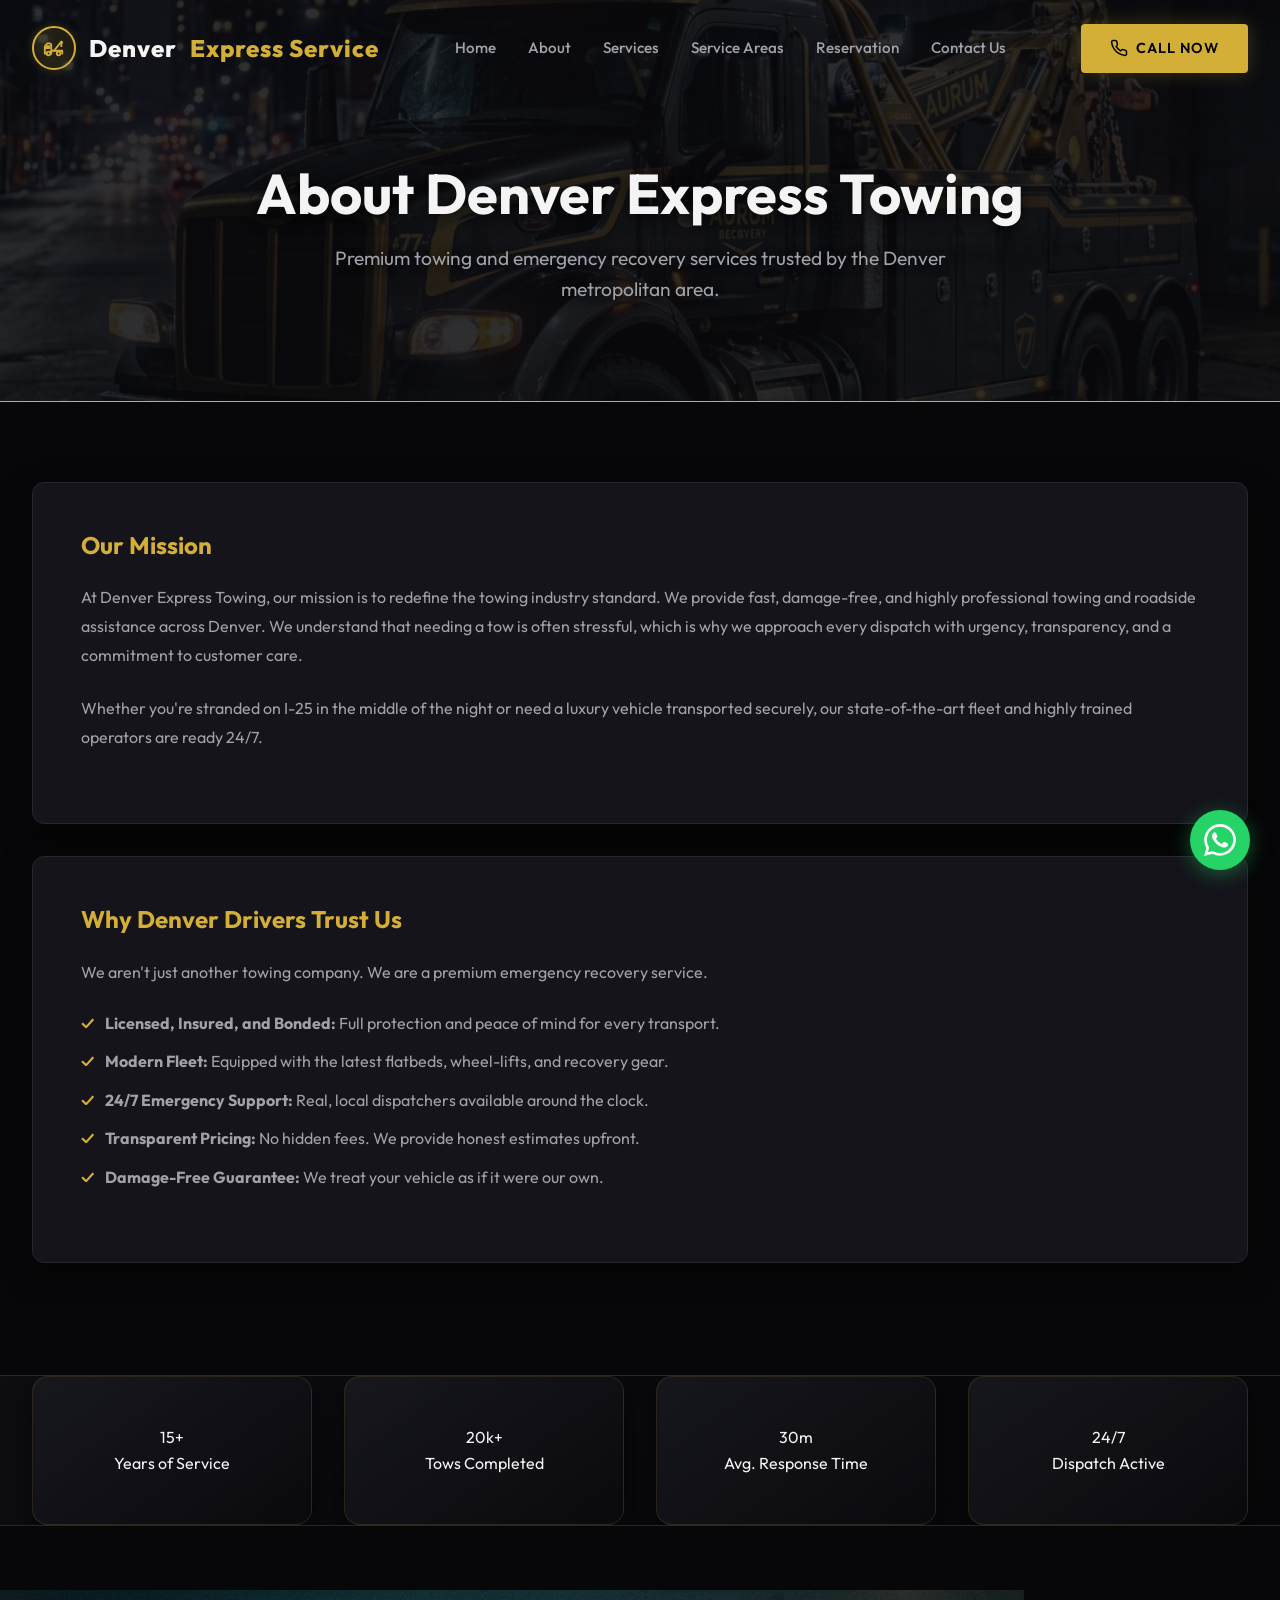
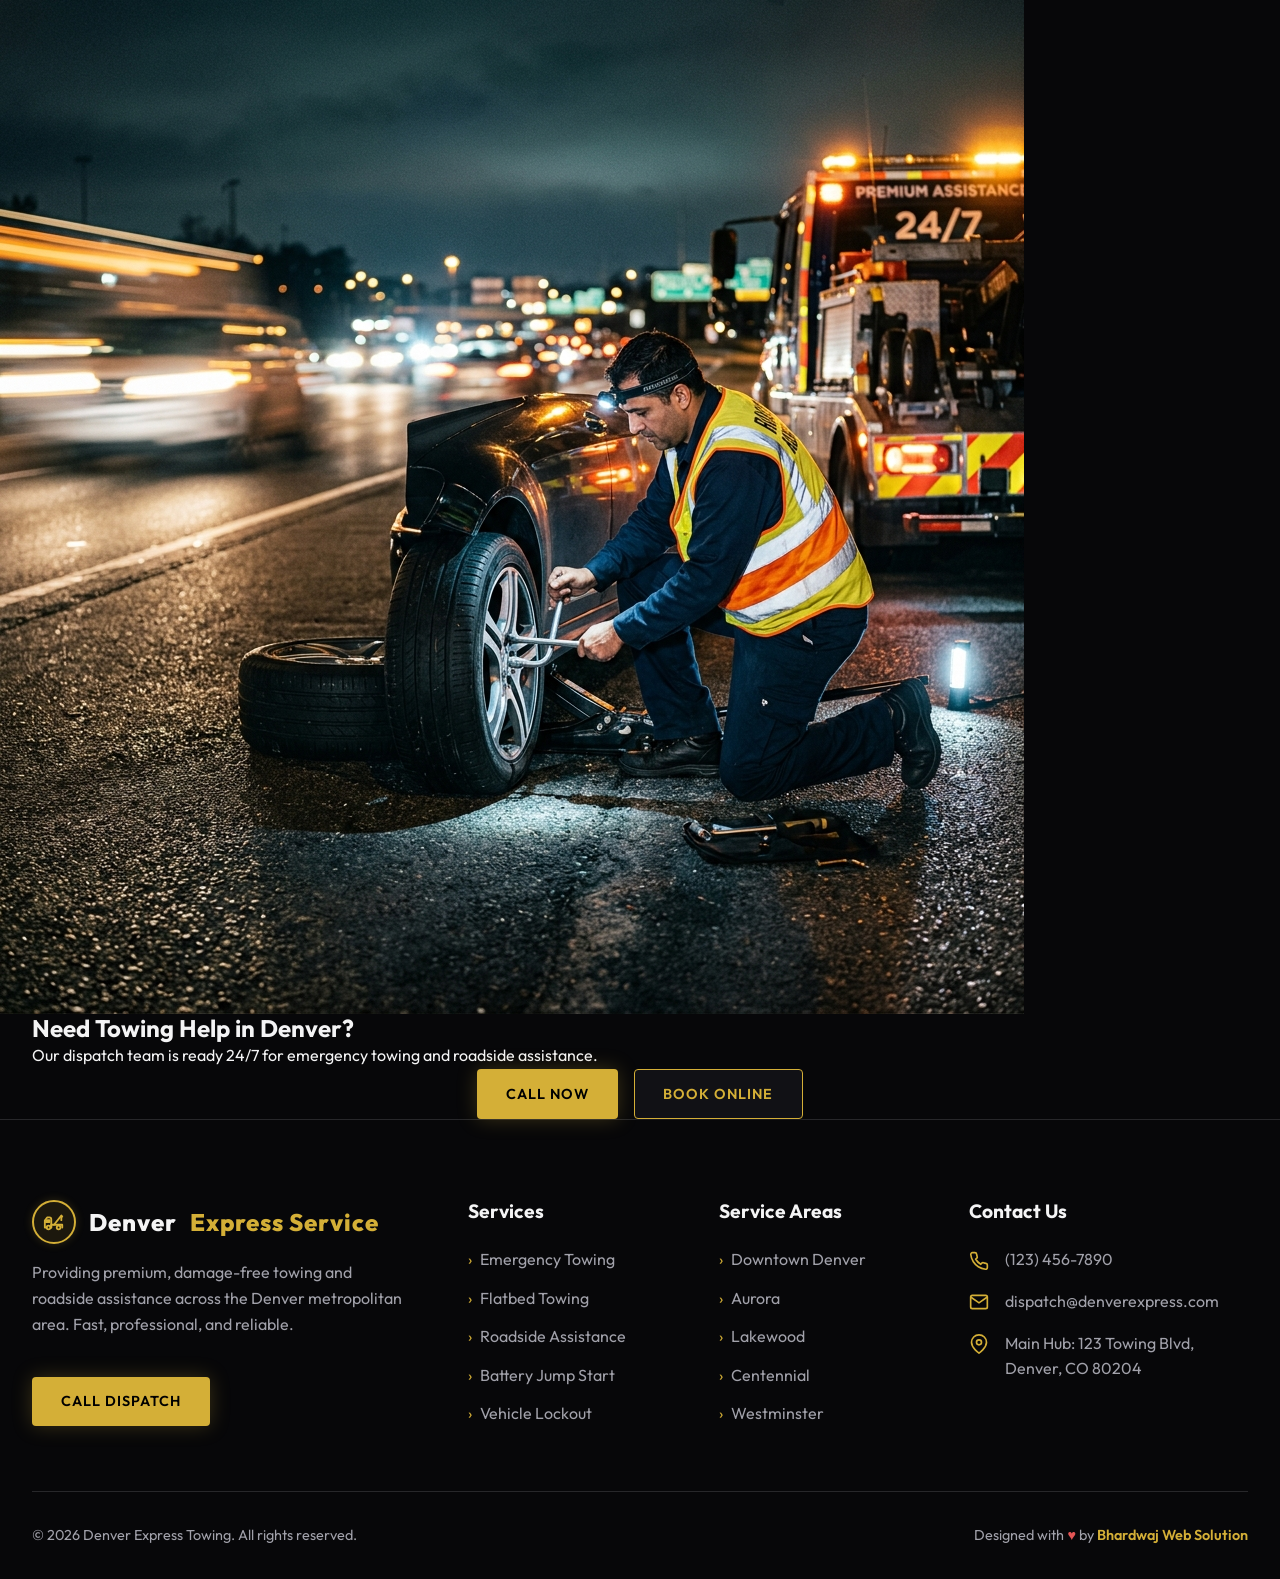
==== about.html @ d3df964e "Done" ====
<!DOCTYPE html>
<html lang="en">
<head>
  <meta charset="UTF-8">
  <meta name="viewport" content="width=device-width, initial-scale=1.0">
  <title>About Us | Denver Express Towing</title>
  <meta name="description" content="Learn about Denver Express Towing. Fast local towing, roadside assistance, and emergency recovery in Denver.">
  <link rel="stylesheet" href="styles.css">
  <script src="script.js" defer></script>
</head>
<body>

  <!-- Header -->
  <header class="header" id="header">
    <div class="container">
      <a href="index.html" class="logo">
        <div class="logo-icon-wrapper">
          <svg xmlns="http://www.w3.org/2000/svg" width="28" height="28" viewBox="0 0 24 24" fill="none" stroke="currentColor" stroke-width="2" stroke-linecap="round" stroke-linejoin="round" style="transform: scaleX(-1);"><path d="M15 18V9a2 2 0 0 1 2-2h2.5l2.5 3.5V18h-2" /><path d="M17 10h2.5l1.5 2h-4v-2z" /><path d="M3 18v-3h12v3" /><path d="M12 15L4 5l-1 1" /><path d="M4 6v4" /><circle cx="18" cy="18" r="2" /><circle cx="7" cy="18" r="2" /></svg>
        </div>
        Denver <span>Express Service</span>
      </a>
      
      <nav class="nav-links">
        <a href="index.html">Home</a>
        <a href="about.html">About</a>
        <a href="services.html">Services</a>
        <a href="service-areas.html">Service Areas</a>
        <a href="reservation.html">Reservation</a>
        <a href="contact.html">Contact Us</a>
      </nav>

      <a href="tel:+11234567890" class="btn btn-primary">
        <svg xmlns="http://www.w3.org/2000/svg" width="18" height="18" viewBox="0 0 24 24" fill="none" stroke="currentColor" stroke-width="2" stroke-linecap="round" stroke-linejoin="round"><path d="M22 16.92v3a2 2 0 0 1-2.18 2 19.79 19.79 0 0 1-8.63-3.07 19.5 19.5 0 0 1-6-6 19.79 19.79 0 0 1-3.07-8.67A2 2 0 0 1 4.11 2h3a2 2 0 0 1 2 1.72 12.84 12.84 0 0 0 .7 2.81 2 2 0 0 1-.45 2.11L8.09 9.91a16 16 0 0 0 6 6l1.27-1.27a2 2 0 0 1 2.11-.45 12.84 12.84 0 0 0 2.81.7A2 2 0 0 1 22 16.92z"/></svg>
        Call Now
      </a>

      <button class="mobile-menu-btn" aria-label="Menu">
        <svg xmlns="http://www.w3.org/2000/svg" width="28" height="28" viewBox="0 0 24 24" fill="none" stroke="currentColor" stroke-width="2" stroke-linecap="round" stroke-linejoin="round"><line x1="3" y1="12" x2="21" y2="12"></line><line x1="3" y1="6" x2="21" y2="6"></line><line x1="3" y1="18" x2="21" y2="18"></line></svg>
      </button>
    </div>
  </header>

  <!-- Inner Hero -->
  <section class="inner-hero" style="background-image: url('assets/images/about-hero.png');">
    <div class="container fade-in">
      <h1>About <span>Denver Express Towing</span></h1>
      <p>Premium towing and emergency recovery services trusted by the Denver metropolitan area.</p>
    </div>
  </section>

  <!-- About Content -->
  <section class="inner-section">
    <div class="container">
      <div class="content-box fade-in" style="transition-delay: 0.1s;">
        <h2>Our Mission</h2>
        <p>At Denver Express Towing, our mission is to redefine the towing industry standard. We provide fast, damage-free, and highly professional towing and roadside assistance across Denver. We understand that needing a tow is often stressful, which is why we approach every dispatch with urgency, transparency, and a commitment to customer care.</p>
        <p>Whether you're stranded on I-25 in the middle of the night or need a luxury vehicle transported securely, our state-of-the-art fleet and highly trained operators are ready 24/7.</p>
      </div>

      <div class="content-box fade-in" style="transition-delay: 0.2s;">
        <h2>Why Denver Drivers Trust Us</h2>
        <p>We aren't just another towing company. We are a premium emergency recovery service.</p>
        <ul>
          <li><strong>Licensed, Insured, and Bonded:</strong> Full protection and peace of mind for every transport.</li>
          <li><strong>Modern Fleet:</strong> Equipped with the latest flatbeds, wheel-lifts, and recovery gear.</li>
          <li><strong>24/7 Emergency Support:</strong> Real, local dispatchers available around the clock.</li>
          <li><strong>Transparent Pricing:</strong> No hidden fees. We provide honest estimates upfront.</li>
          <li><strong>Damage-Free Guarantee:</strong> We treat your vehicle as if it were our own.</li>
        </ul>
      </div>
    </div>
  </section>

  <!-- Stats Section (Reused from homepage) -->
  <section class="stats-section">
    <div class="container">
      <div class="stats-grid">
        <div class="stat-item fade-in" style="transition-delay: 0.1s;">
          <div class="stat-number">15+</div>
          <div class="stat-label">Years of Service</div>
        </div>
        <div class="stat-item fade-in" style="transition-delay: 0.2s;">
          <div class="stat-number">20k+</div>
          <div class="stat-label">Tows Completed</div>
        </div>
        <div class="stat-item fade-in" style="transition-delay: 0.3s;">
          <div class="stat-number">30m</div>
          <div class="stat-label">Avg. Response Time</div>
        </div>
        <div class="stat-item fade-in" style="transition-delay: 0.4s;">
          <div class="stat-number">24/7</div>
          <div class="stat-label">Dispatch Active</div>
        </div>
      </div>
    </div>
  </section>

  <!-- CTA Section -->
  <section class="cta-section" style="margin-top: 4rem;">
    <img src="assets/images/cta-bg.png" alt="Emergency Towing Denver" class="cta-bg">
    <div class="container cta-content fade-in">
      <h2>Need Towing Help in Denver?</h2>
      <p>Our dispatch team is ready 24/7 for emergency towing and roadside assistance.</p>
      <div class="cta-buttons">
        <a href="tel:+11234567890" class="btn btn-primary">Call Now</a>
        <a href="reservation.html" class="btn btn-secondary">Book Online</a>
      </div>
    </div>
  </section>

  <!-- Footer -->
  <footer class="footer">
    <div class="container">
      <div class="footer-grid">
        <div class="footer-col">
          <a href="index.html" class="logo footer-logo">
            <div class="logo-icon-wrapper">
              <svg xmlns="http://www.w3.org/2000/svg" width="28" height="28" viewBox="0 0 24 24" fill="none" stroke="currentColor" stroke-width="2" stroke-linecap="round" stroke-linejoin="round" style="transform: scaleX(-1);"><path d="M15 18V9a2 2 0 0 1 2-2h2.5l2.5 3.5V18h-2" /><path d="M17 10h2.5l1.5 2h-4v-2z" /><path d="M3 18v-3h12v3" /><path d="M12 15L4 5l-1 1" /><path d="M4 6v4" /><circle cx="18" cy="18" r="2" /><circle cx="7" cy="18" r="2" /></svg>
            </div>
            Denver <span>Express Service</span>
          </a>
          <p class="footer-desc">Providing premium, damage-free towing and roadside assistance across the Denver metropolitan area. Fast, professional, and reliable.</p>
          <a href="tel:+11234567890" class="btn btn-primary" style="margin-top: 1rem;">Call Dispatch</a>
        </div>
        
        <div class="footer-col">
          <h4>Services</h4>
          <div class="footer-links">
            <a href="services.html">Emergency Towing</a>
            <a href="services.html">Flatbed Towing</a>
            <a href="services.html">Roadside Assistance</a>
            <a href="services.html">Battery Jump Start</a>
            <a href="services.html">Vehicle Lockout</a>
          </div>
        </div>
        
        <div class="footer-col">
          <h4>Service Areas</h4>
          <div class="footer-links">
            <a href="service-areas.html">Downtown Denver</a>
            <a href="service-areas.html">Aurora</a>
            <a href="service-areas.html">Lakewood</a>
            <a href="service-areas.html">Centennial</a>
            <a href="service-areas.html">Westminster</a>
          </div>
        </div>
        
        <div class="footer-col">
          <h4>Contact Us</h4>
          <div class="footer-contact">
            <p>
              <svg xmlns="http://www.w3.org/2000/svg" viewBox="0 0 24 24" fill="none" stroke="currentColor" stroke-width="2"><path d="M22 16.92v3a2 2 0 0 1-2.18 2 19.79 19.79 0 0 1-8.63-3.07 19.5 19.5 0 0 1-6-6 19.79 19.79 0 0 1-3.07-8.67A2 2 0 0 1 4.11 2h3a2 2 0 0 1 2 1.72 12.84 12.84 0 0 0 .7 2.81 2 2 0 0 1-.45 2.11L8.09 9.91a16 16 0 0 0 6 6l1.27-1.27a2 2 0 0 1 2.11-.45 12.84 12.84 0 0 0 2.81.7A2 2 0 0 1 22 16.92z"/></svg>
              (123) 456-7890
            </p>
            <p>
              <svg xmlns="http://www.w3.org/2000/svg" viewBox="0 0 24 24" fill="none" stroke="currentColor" stroke-width="2"><path d="M4 4h16c1.1 0 2 .9 2 2v12c0 1.1-.9 2-2 2H4c-1.1 0-2-.9-2-2V6c0-1.1.9-2 2-2z"/><polyline points="22,6 12,13 2,6"/></svg>
              dispatch@denverexpress.com
            </p>
            <p>
              <svg xmlns="http://www.w3.org/2000/svg" viewBox="0 0 24 24" fill="none" stroke="currentColor" stroke-width="2"><path d="M21 10c0 7-9 13-9 13s-9-6-9-13a9 9 0 0 1 18 0z"/><circle cx="12" cy="10" r="3"/></svg>
              Main Hub: 123 Towing Blvd, Denver, CO 80204
            </p>
          </div>
        </div>
      </div>
      
      <div class="footer-bottom">
        <div class="copyright">
          &copy; <span id="year"></span> Denver Express Towing. All rights reserved.
        </div>
        <div class="credit">
          Designed with <span style="color: #e25555;">&hearts;</span> by <strong>Bhardwaj Web Solution</strong>
        </div>
      </div>
    </div>
  </footer>
  
  <!-- WhatsApp Floating Button -->
  <a href="https://wa.me/11234567890" target="_blank" class="whatsapp-float" aria-label="Chat with us on WhatsApp">
    <svg xmlns="http://www.w3.org/2000/svg" viewBox="0 0 24 24" width="32" height="32" fill="currentColor">
      <path d="M17.472 14.382c-.297-.149-1.758-.867-2.03-.967-.273-.099-.471-.148-.67.15-.197.297-.767.966-.94 1.164-.173.199-.347.223-.644.075-.297-.15-1.255-.463-2.39-1.475-.883-.788-1.48-1.761-1.653-2.059-.173-.297-.018-.458.13-.606.134-.133.298-.347.446-.52.149-.174.198-.298.298-.497.099-.198.05-.371-.025-.52-.075-.149-.669-1.612-.916-2.207-.242-.579-.487-.5-.669-.51a12.8 12.8 0 0 0-.57-.01c-.198 0-.52.074-.792.372-.272.297-1.04 1.016-1.04 2.479 0 1.462 1.065 2.875 1.213 3.074.149.198 2.096 3.2 5.077 4.487.709.306 1.262.489 1.694.625.712.227 1.36.195 1.871.118.571-.085 1.758-.719 2.006-1.413.248-.694.248-1.289.173-1.413-.074-.124-.272-.198-.57-.347m-5.421 7.403h-.004a9.87 9.87 0 0 1-5.031-1.378l-.361-.214-3.741.982.998-3.648-.235-.374a9.86 9.86 0 0 1-1.51-5.26c.001-5.45 4.436-9.884 9.888-9.884 2.64 0 5.122 1.03 6.988 2.898a9.825 9.825 0 0 1 2.893 6.994c-.003 5.45-4.437 9.884-9.885 9.884m8.413-18.297A11.815 11.815 0 0 0 12.05 0C5.495 0 .16 5.335.157 11.892c0 2.096.547 4.142 1.588 5.945L.057 24l6.305-1.654a11.882 11.882 0 0 0 5.683 1.448h.005c6.554 0 11.89-5.335 11.893-11.893a11.821 11.821 0 0 0-3.48-8.413Z"/></svg>
  </a>

</body>
</html>
---- styles.css ----
@import url('https://fonts.googleapis.com/css2?family=Outfit:wght@300;400;500;600;700;800&display=swap');

:root {
  --clr-bg: #070709;
  --clr-bg-secondary: #0d0d12;
  --clr-bg-card: #14141a;
  --clr-bg-card-hover: #1c1c24;
  --clr-gold: #d4af37;
  --clr-gold-dark: #b5952f;
  --clr-gold-glow: rgba(212, 175, 55, 0.25);
  --clr-gold-glow-strong: rgba(212, 175, 55, 0.6);
  --clr-text: #f4f4f5;
  --clr-text-muted: #a1a1aa;
  --clr-border: #27272a;
  --clr-border-light: #3f3f46;
  --clr-success: #10b981;
  --font-main: 'Outfit', sans-serif;
  --transition: all 0.3s cubic-bezier(0.25, 0.8, 0.25, 1);
  --max-width: 1280px;
}

html { scroll-behavior: smooth; }
* { margin: 0; padding: 0; box-sizing: border-box; }
body {
  background-color: var(--clr-bg);
  color: var(--clr-text);
  font-family: var(--font-main);
  line-height: 1.6;
  overflow-x: hidden;
  -webkit-font-smoothing: antialiased;
}
a { text-decoration: none; color: inherit; transition: var(--transition); }
ul { list-style: none; }
img, svg { max-width: 100%; display: block; }
button { font-family: inherit; cursor: pointer; border: none; background: none; outline: none; }
.container { max-width: var(--max-width); margin: 0 auto; padding: 0 2rem; }
.section-padding { padding: 6rem 0; }

/* Typography */
h1, h2, h3, h4, h5, h6 { line-height: 1.2; font-weight: 700; }
.section-title { font-size: 2.5rem; margin-bottom: 1rem; text-align: center; }
.section-title span { color: var(--clr-gold); }
.section-subtitle { text-align: center; color: var(--clr-text-muted); max-width: 600px; margin: 0 auto 3rem; font-size: 1.1rem; }

/* Buttons */
.btn {
  display: inline-flex; align-items: center; justify-content: center; gap: 0.5rem;
  padding: 0.8rem 1.8rem; font-weight: 600; border-radius: 4px; transition: var(--transition);
  text-transform: uppercase; letter-spacing: 1px; font-size: 0.9rem;
}
.btn-primary {
  background-color: var(--clr-gold); color: #000; box-shadow: 0 0 20px var(--clr-gold-glow);
}
.btn-primary:hover {
  background-color: var(--clr-gold-dark); box-shadow: 0 0 30px var(--clr-gold-glow-strong); transform: translateY(-2px);
}
.btn-secondary {
  background-color: rgba(20, 20, 26, 0.8); color: var(--clr-gold); border: 1px solid var(--clr-gold);
  backdrop-filter: blur(4px);
}
.btn-secondary:hover {
  background-color: rgba(212, 175, 55, 0.15); transform: translateY(-2px);
}
.btn-full { width: 100%; }

/* Header */
.header {
  position: fixed; top: 0; left: 0; width: 100%; z-index: 1000;
  padding: 1.5rem 0; transition: var(--transition); background: transparent;
}
.header.scrolled {
  background: rgba(10, 10, 12, 0.85); backdrop-filter: blur(12px); -webkit-backdrop-filter: blur(12px);
  padding: 1rem 0; border-bottom: 1px solid rgba(255, 255, 255, 0.05);
}
.header .container { display: flex; justify-content: space-between; align-items: center; }
.logo { font-size: 1.5rem; font-weight: 800; color: var(--clr-text); letter-spacing: 1px; display: flex; align-items: center; gap: 0.8rem; }
.logo span { color: var(--clr-gold); }
.logo-icon-wrapper {
  width: 44px; height: 44px; display: flex; align-items: center; justify-content: center; flex-shrink: 0;
  border-radius: 50%; border: 2px solid var(--clr-gold); background: rgba(212, 175, 55, 0.1);
  box-shadow: 0 0 10px rgba(212, 175, 55, 0.2); transition: var(--transition);
}
.logo-icon-wrapper svg { width: 22px; height: 22px; color: var(--clr-gold); transition: var(--transition); }
.logo:hover .logo-icon-wrapper { background: var(--clr-gold); box-shadow: 0 0 15px var(--clr-gold-glow); }
.logo:hover .logo-icon-wrapper svg { color: #000; }
.nav-links { display: flex; gap: 2rem; align-items: center; }
.nav-links a { font-size: 0.95rem; font-weight: 500; color: var(--clr-text-muted); }
.nav-links a:hover { color: var(--clr-gold); }
.mobile-menu-btn { display: none; color: var(--clr-text); }

/* Hero Section */
.hero {
  position: relative; min-height: 100vh; display: flex; align-items: center; padding-top: 80px; overflow: hidden;
  background-image: url('assets/images/hero-bg.png'); background-size: cover; background-position: center;
}
.hero-overlay {
  position: absolute; top: 0; left: 0; width: 100%; height: 100%;
  background: radial-gradient(circle at 60% 50%, rgba(10,10,12,0.6) 0%, rgba(7,7,9,0.95) 100%); z-index: 1;
}
.hero-content {
  position: relative; z-index: 2; width: 100%; display: grid; grid-template-columns: 1.2fr 0.8fr; gap: 4rem; align-items: center;
}
.hero-text h1 { font-size: 3.5rem; margin-bottom: 1.5rem; letter-spacing: -1px; text-shadow: 0 5px 15px rgba(0,0,0,0.8); }
.hero-text h1 span { color: var(--clr-gold); display: block; }
.hero-text p { font-size: 1.2rem; color: var(--clr-text-muted); margin-bottom: 2.5rem; max-width: 600px; text-shadow: 0 2px 10px rgba(0,0,0,0.8); }
.hero-buttons { display: flex; gap: 1rem; margin-bottom: 3rem; }
.hero-badges { display: flex; flex-wrap: wrap; gap: 1rem; }
.badge {
  display: flex; align-items: center; gap: 0.5rem; background: rgba(20, 20, 26, 0.7); backdrop-filter: blur(8px);
  padding: 0.5rem 1rem; border-radius: 100px; font-size: 0.85rem; font-weight: 500; border: 1px solid rgba(255,255,255,0.05); color: var(--clr-text-muted);
}
.badge svg { color: var(--clr-gold); }

/* Trust Strip Marquee */
.trust-strip { background: var(--clr-bg-secondary); border-top: 1px solid var(--clr-border); border-bottom: 1px solid var(--clr-border); padding: 2rem 0; overflow: hidden; white-space: nowrap; }
.marquee-container { display: flex; width: max-content; animation: marquee 30s linear infinite; }
.trust-badges { display: flex; justify-content: space-around; gap: 4rem; padding-right: 4rem; }
.trust-item { display: inline-flex; flex-direction: column; align-items: center; gap: 0.5rem; text-align: center; }
.trust-icon {
  width: 48px; height: 48px; display: flex; align-items: center; justify-content: center;
  background: rgba(212, 175, 55, 0.1); border-radius: 50%; color: var(--clr-gold);
}
.trust-item span { font-weight: 600; font-size: 0.95rem; }
@keyframes marquee { 0% { transform: translateX(0); } 100% { transform: translateX(-50%); } }

/* Hero Form / Booking Card */
.booking-card {
  background: rgba(20, 20, 26, 0.85); backdrop-filter: blur(12px); -webkit-backdrop-filter: blur(12px);
  border: 1px solid rgba(212,175,55,0.3); border-radius: 12px; padding: 2.5rem;
  box-shadow: 0 20px 50px rgba(0,0,0,0.8); position: relative; max-width: 450px; margin: 0 auto; width: 100%;
}
.booking-card::before {
  content: ''; position: absolute; top: 0; left: 0; width: 100%; height: 4px; background: var(--clr-gold); border-radius: 12px 12px 0 0;
}
.form-control {
  width: 100%; background: rgba(0,0,0,0.6); border: 1px solid rgba(255,255,255,0.1); color: var(--clr-text);
  padding: 1rem; border-radius: 4px; font-family: inherit; font-size: 0.95rem; transition: var(--transition);
}
.form-control:focus { outline: none; border-color: var(--clr-gold); background: rgba(0,0,0,0.9); }
select.form-control {
  appearance: none; background-image: url("data:image/svg+xml;charset=UTF-8,%3csvg xmlns='http://www.w3.org/2000/svg' viewBox='0 0 24 24' fill='none' stroke='%23a1a1aa' stroke-width='2' stroke-linecap='round' stroke-linejoin='round'%3e%3cpolyline points='6 9 12 15 18 9'%3e%3c/polyline%3e%3c/svg%3e");
  background-repeat: no-repeat; background-position: right 1rem center; background-size: 1em;
}

/* Services */
.services-section {
  position: relative; background-image: url('assets/images/services-bg.png'); background-size: cover; background-position: center; background-attachment: fixed;
}
.services-section::before { content: ''; position: absolute; inset: 0; background: rgba(10, 10, 12, 0.92); }
.services-section .container { position: relative; z-index: 2; }
.services-grid { display: grid; grid-template-columns: repeat(auto-fit, minmax(320px, 1fr)); gap: 2rem; }
.service-card {
  background: linear-gradient(145deg, rgba(26, 26, 34, 0.85) 0%, rgba(10, 10, 14, 0.95) 100%);
  backdrop-filter: blur(15px); -webkit-backdrop-filter: blur(15px);
  border: 1px solid rgba(255,255,255,0.03); border-top: 1px solid rgba(212, 175, 55, 0.3);
  padding: 3rem 2.5rem; border-radius: 16px; transition: all 0.5s cubic-bezier(0.4, 0, 0.2, 1);
  position: relative; overflow: hidden; display: flex; flex-direction: column;
}
.service-card::before {
  content: ''; position: absolute; top: 0; left: -100%; width: 100%; height: 100%;
  background: linear-gradient(90deg, transparent, rgba(212, 175, 55, 0.05), transparent);
  transition: all 0.6s ease; pointer-events: none;
}
.service-card:hover {
  transform: translateY(-10px); border-color: rgba(212, 175, 55, 0.5);
  box-shadow: 0 20px 40px rgba(0,0,0,0.8), 0 0 40px rgba(212, 175, 55, 0.1) inset;
}
.service-card:hover::before { left: 100%; }

.service-icon {
  width: 64px; height: 64px; border-radius: 12px; display: flex; align-items: center; justify-content: center;
  background: linear-gradient(135deg, rgba(212, 175, 55, 0.15) 0%, rgba(212, 175, 55, 0.02) 100%);
  color: var(--clr-gold); margin-bottom: 2rem; border: 1px solid rgba(212, 175, 55, 0.2);
  transition: transform 0.5s ease;
}
.service-card:hover .service-icon { transform: scale(1.1) rotate(5deg); background: var(--clr-gold); color: #000; box-shadow: 0 10px 20px rgba(212, 175, 55, 0.3); }

.service-card h3 { font-size: 1.4rem; margin-bottom: 1rem; color: #fff; font-weight: 600; letter-spacing: 0.5px; }
.service-card p { color: #a1a1aa; font-size: 0.95rem; line-height: 1.6; flex-grow: 1; }

.service-card::after {
  content: '→'; font-size: 1.5rem; color: var(--clr-gold); position: absolute; bottom: 2.5rem; right: 2.5rem;
  opacity: 0; transform: translateX(-15px); transition: all 0.4s ease;
}
.service-card:hover::after { opacity: 1; transform: translateX(0); }

/* Fleet Showcase */
.fleet-section {
  position: relative; background: linear-gradient(to bottom, var(--clr-bg-secondary), var(--clr-bg));
  border-top: 1px solid var(--clr-border); border-bottom: 1px solid var(--clr-border);
}
.fleet-header { max-width: 800px; margin-bottom: 3rem; }
.fleet-grid { display: flex; flex-direction: column; gap: 1.5rem; }
.fleet-card {
  display: flex; gap: 2rem; align-items: flex-start; padding: 2.5rem; border-radius: 12px;
  background: var(--clr-bg-card); border: 1px solid rgba(255,255,255,0.05);
  transition: all 0.4s cubic-bezier(0.4, 0, 0.2, 1); position: relative; overflow: hidden;
}
.fleet-card:hover {
  background: rgba(20, 20, 26, 0.95); border-color: rgba(212, 175, 55, 0.3);
  transform: translateX(10px); box-shadow: -10px 10px 30px rgba(0,0,0,0.5);
}
.fleet-icon {
  width: 80px; height: 80px; flex-shrink: 0; background: linear-gradient(135deg, rgba(212, 175, 55, 0.15), rgba(212, 175, 55, 0.05));
  border-radius: 16px; display: flex; align-items: center; justify-content: center; color: var(--clr-gold);
  border: 1px solid rgba(212, 175, 55, 0.2); transition: transform 0.4s ease;
}
.fleet-card:hover .fleet-icon { transform: scale(1.05) rotate(5deg); background: var(--clr-gold); color: #000; box-shadow: 0 10px 20px rgba(212, 175, 55, 0.4); }
.fleet-content h3 { font-size: 1.5rem; color: #fff; margin-bottom: 0.5rem; }
.fleet-content p { color: var(--clr-text-muted); font-size: 1rem; line-height: 1.6; }

/* Service Areas */
.areas-section { position: relative; background: var(--clr-bg); }
.areas-container { display: grid; grid-template-columns: 1fr 1fr; gap: 4rem; align-items: center; }
.city-chips { display: flex; flex-wrap: wrap; gap: 1rem; margin-top: 2rem; }
.city-chip {
  padding: 0.6rem 1.2rem; background: var(--clr-bg-secondary); border: 1px solid var(--clr-border);
  border-radius: 100px; font-size: 0.95rem; display: flex; align-items: center; gap: 0.5rem; transition: var(--transition);
}
.city-chip::before { content: ''; width: 8px; height: 8px; background: var(--clr-gold); border-radius: 50%; box-shadow: 0 0 10px var(--clr-gold); }
.city-chip:hover { border-color: var(--clr-gold); transform: translateY(-2px); }
.map-area { position: relative; border-radius: 12px; border: 1px solid rgba(212, 175, 55, 0.3); overflow: hidden; box-shadow: 0 20px 50px rgba(0,0,0,0.8); height: 100%; min-height: 400px; }
.night-map-container { position: absolute; top: 0; left: 0; width: 100%; height: 100%; background: #050508; }
.night-map-img { width: 100%; height: 100%; object-fit: cover; opacity: 0.85; filter: contrast(1.1) brightness(0.9); }
.map-pin { position: absolute; transform: translate(-50%, -50%); display: flex; flex-direction: column; align-items: center; z-index: 2; pointer-events: none; }
.pin-dot { width: 12px; height: 12px; background: var(--clr-gold); border-radius: 50%; box-shadow: 0 0 15px 4px var(--clr-gold-glow); animation: pulse 2s infinite; border: 2px solid #fff; }
.pin-label { margin-top: 6px; font-size: 0.85rem; font-weight: 700; color: #fff; text-shadow: 0 2px 4px rgba(0,0,0,0.8); background: rgba(0,0,0,0.6); padding: 3px 8px; border-radius: 4px; backdrop-filter: blur(4px); letter-spacing: 0.5px; border: 1px solid rgba(255,255,255,0.1); }
@keyframes pulse { 0% { box-shadow: 0 0 0 0 rgba(212, 175, 55, 0.7); } 70% { box-shadow: 0 0 0 15px rgba(212, 175, 55, 0); } 100% { box-shadow: 0 0 0 0 rgba(212, 175, 55, 0); } }

/* How It Works */
.how-it-works { background: var(--clr-bg-secondary); }
.steps-grid { display: grid; grid-template-columns: repeat(auto-fit, minmax(240px, 1fr)); gap: 2rem; position: relative; }
.step-card {
  background: rgba(20, 20, 26, 0.6); backdrop-filter: blur(12px); border: 1px solid rgba(255,255,255,0.05);
  padding: 3rem 2rem; border-radius: 12px; text-align: left; position: relative; overflow: hidden; transition: var(--transition);
}
.step-card:hover {
  transform: translateY(-8px); border-color: rgba(212, 175, 55, 0.3); box-shadow: 0 15px 40px rgba(0,0,0,0.6);
  background: rgba(20, 20, 26, 0.9);
}
.step-number {
  position: absolute; right: -10px; bottom: -20px; font-size: 8rem; font-weight: 900; color: rgba(212, 175, 55, 0.05);
  line-height: 1; margin: 0; transition: var(--transition); z-index: 0; pointer-events: none;
}
.step-card:hover .step-number { color: rgba(212, 175, 55, 0.15); transform: scale(1.1); }
.step-card h3 { position: relative; z-index: 1; font-size: 1.4rem; margin-bottom: 1rem; color: var(--clr-white); display: flex; align-items: center; gap: 0.8rem; }
.step-card h3::before { content: ''; display: block; width: 12px; height: 12px; border-radius: 50%; background: var(--clr-gold); box-shadow: 0 0 10px var(--clr-gold-glow); }
.step-card p { position: relative; z-index: 1; color: var(--clr-text-muted); font-size: 0.95rem; line-height: 1.6; }

/* Stats / Counters */
.stats-section { background: linear-gradient(135deg, var(--clr-bg-secondary) 0%, var(--clr-bg) 100%); border-top: 1px solid var(--clr-border); border-bottom: 1px solid var(--clr-border); position: relative; overflow: hidden; }
.stats-grid { display: grid; grid-template-columns: repeat(auto-fit, minmax(200px, 1fr)); gap: 2rem; text-align: center; }
.stat-item {
  background: linear-gradient(145deg, rgba(26, 26, 34, 0.8) 0%, rgba(10, 10, 14, 0.9) 100%);
  border: 1px solid rgba(212, 175, 55, 0.15); border-radius: 16px; padding: 3rem 1.5rem;
  box-shadow: 0 10px 30px rgba(0,0,0,0.5); position: relative; overflow: hidden;
  transition: all 0.5s cubic-bezier(0.4, 0, 0.2, 1);
}
.stat-item::before {
  content: ''; position: absolute; inset: 0; background: linear-gradient(135deg, transparent, rgba(212, 175, 55, 0.15), transparent);
  transform: translateX(-100%); transition: transform 0.6s ease;
}
.stat-item:hover {
  transform: translateY(-10px); border-color: rgba(212, 175, 55, 0.5); box-shadow: 0 20px 40px rgba(0,0,0,0.8), 0 0 30px rgba(212, 175, 55, 0.15) inset;
}
.stat-item:hover::before { transform: translateX(100%); }
.stat-item .counter {
  font-size: 3.8rem; font-weight: 900; color: transparent; 
  background: linear-gradient(to right, #D4AF37, #FFF5D1); -webkit-background-clip: text; background-clip: text;
  line-height: 1; margin-bottom: 1rem; font-variant-numeric: tabular-nums;
  text-shadow: 0 5px 15px rgba(212, 175, 55, 0.2); position: relative; z-index: 1;
}
.stat-item p {
  color: var(--clr-text-muted); font-weight: 600; text-transform: uppercase; letter-spacing: 1.5px; font-size: 0.85rem; margin: 0; position: relative; z-index: 1;
}

/* Reviews */
.reviews-grid { display: grid; grid-template-columns: repeat(3, 1fr); gap: 2rem; }
.review-card { background: var(--clr-bg-card); padding: 2rem; border-radius: 12px; border: 1px solid var(--clr-border); box-shadow: 0 10px 20px rgba(0,0,0,0.3); }
.review-header { display: flex; align-items: center; gap: 1rem; margin-bottom: 1rem; }
.review-avatar { width: 50px; height: 50px; background: rgba(212, 175, 55, 0.2); color: var(--clr-gold); border-radius: 50%; display: flex; align-items: center; justify-content: center; font-weight: 700; font-size: 1.2rem; border: 1px solid var(--clr-gold); }
.review-meta h4 { font-size: 1.1rem; margin-bottom: 0.2rem; }
.stars { color: var(--clr-gold); display: flex; gap: 0.2rem; }
.stars svg { width: 16px; height: 16px; fill: currentColor; }
.review-text { color: var(--clr-text-muted); font-style: italic; font-size: 0.95rem; }

/* CTA Banner */
.cta-banner { position: relative; padding: 7rem 0; background-image: url('assets/images/cta-bg.png'); background-size: cover; background-position: center; text-align: center; }
.cta-banner::before { content: ''; position: absolute; inset: 0; background: linear-gradient(rgba(10, 10, 12, 0.85), rgba(10, 10, 12, 0.95)); }
.cta-banner .container { position: relative; z-index: 2; }
.cta-banner h2 { font-size: 3.5rem; margin-bottom: 1rem; text-shadow: 0 5px 15px rgba(0,0,0,0.8); }
.cta-banner p { font-size: 1.2rem; color: var(--clr-text-muted); margin-bottom: 2rem; text-shadow: 0 2px 10px rgba(0,0,0,0.8); }
.cta-buttons { display: flex; justify-content: center; gap: 1rem; }

/* FAQ */
.faq-section { background: var(--clr-bg-secondary); }
.faq-container { max-width: 800px; margin: 0 auto; }
.faq-item { background: var(--clr-bg-card); border: 1px solid var(--clr-border); border-radius: 8px; margin-bottom: 1rem; overflow: hidden; }
.faq-question { width: 100%; text-align: left; padding: 1.5rem; font-size: 1.1rem; font-weight: 600; color: var(--clr-text); display: flex; justify-content: space-between; align-items: center; transition: var(--transition); }
.faq-question:hover { background: rgba(255, 255, 255, 0.02); }
.faq-icon { width: 24px; height: 24px; transition: transform 0.3s ease; color: var(--clr-gold); }
.faq-item.active .faq-icon { transform: rotate(180deg); }
.faq-answer { max-height: 0; overflow: hidden; transition: max-height 0.3s ease-out; background: rgba(0,0,0,0.2); }
.faq-answer p { padding: 0 1.5rem 1.5rem; color: var(--clr-text-muted); }

/* Footer */
.footer { background: var(--clr-bg); padding: 5rem 0 2rem; border-top: 1px solid var(--clr-border); }
.footer-grid { display: grid; grid-template-columns: 2fr 1fr 1fr 1.5fr; gap: 4rem; margin-bottom: 4rem; }
.footer-col h4 { font-size: 1.2rem; margin-bottom: 1.5rem; color: var(--clr-text); }
.footer-logo { margin-bottom: 1rem; }
.footer-desc { color: var(--clr-text-muted); margin-bottom: 1.5rem; }
.footer-links { display: flex; flex-direction: column; gap: 0.8rem; }
.footer-links a { color: var(--clr-text-muted); display: inline-flex; align-items: center; gap: 0.5rem; }
.footer-links a::before { content: '›'; color: var(--clr-gold); }
.footer-links a:hover { color: var(--clr-gold); transform: translateX(5px); }
.footer-contact p { display: flex; align-items: flex-start; gap: 1rem; margin-bottom: 1rem; color: var(--clr-text-muted); }
.footer-contact svg { color: var(--clr-gold); width: 20px; height: 20px; flex-shrink: 0; margin-top: 0.2rem; }
.footer-bottom { display: flex; justify-content: space-between; align-items: center; flex-wrap: wrap; gap: 1rem; padding-top: 2rem; border-top: 1px solid var(--clr-border); color: var(--clr-text-muted); font-size: 0.9rem; }
.footer-bottom strong { color: var(--clr-gold); font-weight: 600; }



/* WhatsApp Float */
.whatsapp-float {
  position: fixed; width: 60px; height: 60px; bottom: 30px; right: 30px;
  background-color: #25D366; color: #FFF; border-radius: 50px; text-align: center;
  box-shadow: 0px 4px 20px rgba(37, 211, 102, 0.4); z-index: 1000;
  display: flex; align-items: center; justify-content: center;
  transition: all 0.3s ease; animation: float-pulse 2s infinite;
}
.whatsapp-float:hover {
  background-color: #128C7E; transform: scale(1.1); box-shadow: 0px 6px 25px rgba(37, 211, 102, 0.6); color: #FFF;
}
@keyframes float-pulse {
  0% { box-shadow: 0 0 0 0 rgba(37, 211, 102, 0.5); }
  70% { box-shadow: 0 0 0 15px rgba(37, 211, 102, 0); }
  100% { box-shadow: 0 0 0 0 rgba(37, 211, 102, 0); }
}

/* Animations */
.fade-in { opacity: 0; transform: translateY(30px); transition: opacity 0.8s ease-out, transform 0.8s ease-out; }
.fade-in.appear { opacity: 1; transform: translateY(0); }

/* --- Inner Pages CSS --- */
.inner-hero {
  padding: 10rem 0 6rem; background-size: cover; background-position: center;
  position: relative; text-align: center; border-bottom: 1px solid var(--clr-gold);
}
.inner-hero::before { content: ''; position: absolute; inset: 0; background: rgba(10, 10, 14, 0.85); }
.inner-hero .container { position: relative; z-index: 2; }
.inner-hero h1 { font-size: 3.5rem; margin-bottom: 1rem; text-shadow: 0 5px 15px rgba(0,0,0,0.8); }
.inner-hero p { font-size: 1.2rem; color: var(--clr-text-muted); max-width: 700px; margin: 0 auto; text-shadow: 0 2px 10px rgba(0,0,0,0.8); }

/* Inner Page Sections */
.inner-section { padding: 5rem 0; }
.content-box { background: var(--clr-bg-card); border: 1px solid var(--clr-border); border-radius: 12px; padding: 3rem; margin-bottom: 2rem; box-shadow: 0 10px 30px rgba(0,0,0,0.5); }
.content-box h2 { color: var(--clr-gold); margin-bottom: 1.5rem; }
.content-box p { color: var(--clr-text-muted); line-height: 1.8; margin-bottom: 1.5rem; }
.content-box ul { list-style: none; padding: 0; margin-bottom: 1.5rem; }
.content-box ul li { padding-left: 1.5rem; position: relative; margin-bottom: 0.8rem; color: var(--clr-text-muted); }
.content-box ul li::before { content: '✓'; color: var(--clr-gold); position: absolute; left: 0; font-weight: bold; }

/* Service Inner Cards */
.service-list-grid { display: grid; grid-template-columns: repeat(auto-fit, minmax(300px, 1fr)); gap: 2rem; margin-top: 3rem; }
.service-item-card { background: var(--clr-bg-card); border: 1px solid var(--clr-border); border-radius: 12px; padding: 2rem; transition: var(--transition); text-align: center; }
.service-item-card:hover { transform: translateY(-5px); border-color: var(--clr-gold); box-shadow: 0 10px 30px rgba(212, 175, 55, 0.1); }
.service-item-card .icon { width: 60px; height: 60px; background: rgba(212, 175, 55, 0.1); color: var(--clr-gold); border-radius: 50%; display: flex; align-items: center; justify-content: center; margin: 0 auto 1.5rem; font-size: 1.5rem; }
.service-item-card h3 { margin-bottom: 1rem; color: var(--clr-text); }
.service-item-card p { color: var(--clr-text-muted); font-size: 0.95rem; line-height: 1.6; }

/* Contact/Reservation Forms */
.form-section { background: var(--clr-bg-secondary); border-top: 1px solid var(--clr-border); }
.premium-form-container { background: var(--clr-bg-card); border: 1px solid var(--clr-border); border-radius: 12px; padding: 3rem; box-shadow: 0 10px 40px rgba(0,0,0,0.5); max-width: 800px; margin: 0 auto; }
.form-row { display: grid; grid-template-columns: 1fr 1fr; gap: 1.5rem; margin-bottom: 1.5rem; }
.form-group { margin-bottom: 1.5rem; }
.form-group label { display: block; margin-bottom: 0.5rem; color: var(--clr-text-muted); font-weight: 500; font-size: 0.95rem; }
.form-group input, .form-group select, .form-group textarea { width: 100%; background: rgba(0,0,0,0.6); border: 1px solid rgba(255,255,255,0.1); color: var(--clr-text); padding: 1rem; border-radius: 4px; font-family: inherit; font-size: 0.95rem; transition: var(--transition); }
.form-group input:focus, .form-group select:focus, .form-group textarea:focus { outline: none; border-color: var(--clr-gold); background: rgba(0,0,0,0.9); }
.form-group textarea { resize: vertical; min-height: 120px; }
.form-message { margin-top: 1.5rem; padding: 1rem; border-radius: 4px; display: none; }
.form-message.success { background: rgba(37, 211, 102, 0.1); border: 1px solid #25d366; color: #25d366; display: block; }

/* Contact Cards */
.contact-cards-grid { display: grid; grid-template-columns: repeat(auto-fit, minmax(250px, 1fr)); gap: 2rem; margin-bottom: 4rem; }
.contact-card { background: var(--clr-bg-card); border: 1px solid var(--clr-border); border-radius: 12px; padding: 2.5rem 2rem; text-align: center; }
.contact-card .icon { color: var(--clr-gold); margin-bottom: 1rem; display: inline-flex; }
.contact-card h3 { margin-bottom: 1rem; font-size: 1.2rem; }
.contact-card p, .contact-card a { color: var(--clr-text-muted); text-decoration: none; }

/* Estimator Box */
.estimator-box { margin-top: 3rem; background: linear-gradient(135deg, rgba(212,175,55,0.1), rgba(0,0,0,0.5)); border: 1px solid var(--clr-gold); border-radius: 12px; padding: 2rem; text-align: center; }
.estimator-box h3 { color: var(--clr-gold); margin-bottom: 1rem; }
.estimate-result { font-size: 2.5rem; font-weight: 800; color: #fff; margin: 1rem 0; }

/* Area Chips */
.area-chip { background: rgba(20, 20, 26, 0.8); border: 1px solid rgba(212,175,55,0.3); padding: 0.8rem 1.5rem; border-radius: 50px; font-weight: 500; color: var(--clr-gold); }

/* Responsive */
@media (max-width: 1024px) {
  .hero-content { grid-template-columns: 1fr; text-align: center; }
  .hero-text p { margin: 0 auto 2.5rem; }
  .hero-buttons { justify-content: center; }
  .hero-badges { justify-content: center; }
  .hero-visual { max-width: 600px; margin: 0 auto; }
  .dashboard-grid, .areas-container { grid-template-columns: 1fr; }
  .steps-grid { grid-template-columns: repeat(2, 1fr); gap: 3rem; }
  .steps-grid::before { display: none; }
  .stats-grid { grid-template-columns: repeat(2, 1fr); }
}
@media (max-width: 768px) {
  .nav-links, .header .btn { display: none; }
  .mobile-menu-btn { display: block; }
  .hero-text h1 { font-size: 2.5rem; }
  .inner-hero h1 { font-size: 2.5rem; }
  .form-grid { grid-template-columns: 1fr; }
  .form-row { grid-template-columns: 1fr; }
  .reviews-grid { grid-template-columns: 1fr; }
  .footer-grid { grid-template-columns: 1fr; gap: 2rem; }
  .footer-bottom { flex-direction: column; text-align: center; gap: 0.5rem; }
  .cta-buttons { flex-direction: column; }
}
@media (max-width: 480px) {
  .steps-grid, .stats-grid { grid-template-columns: 1fr; }
  .hero-text h1 { font-size: 2rem; }
}
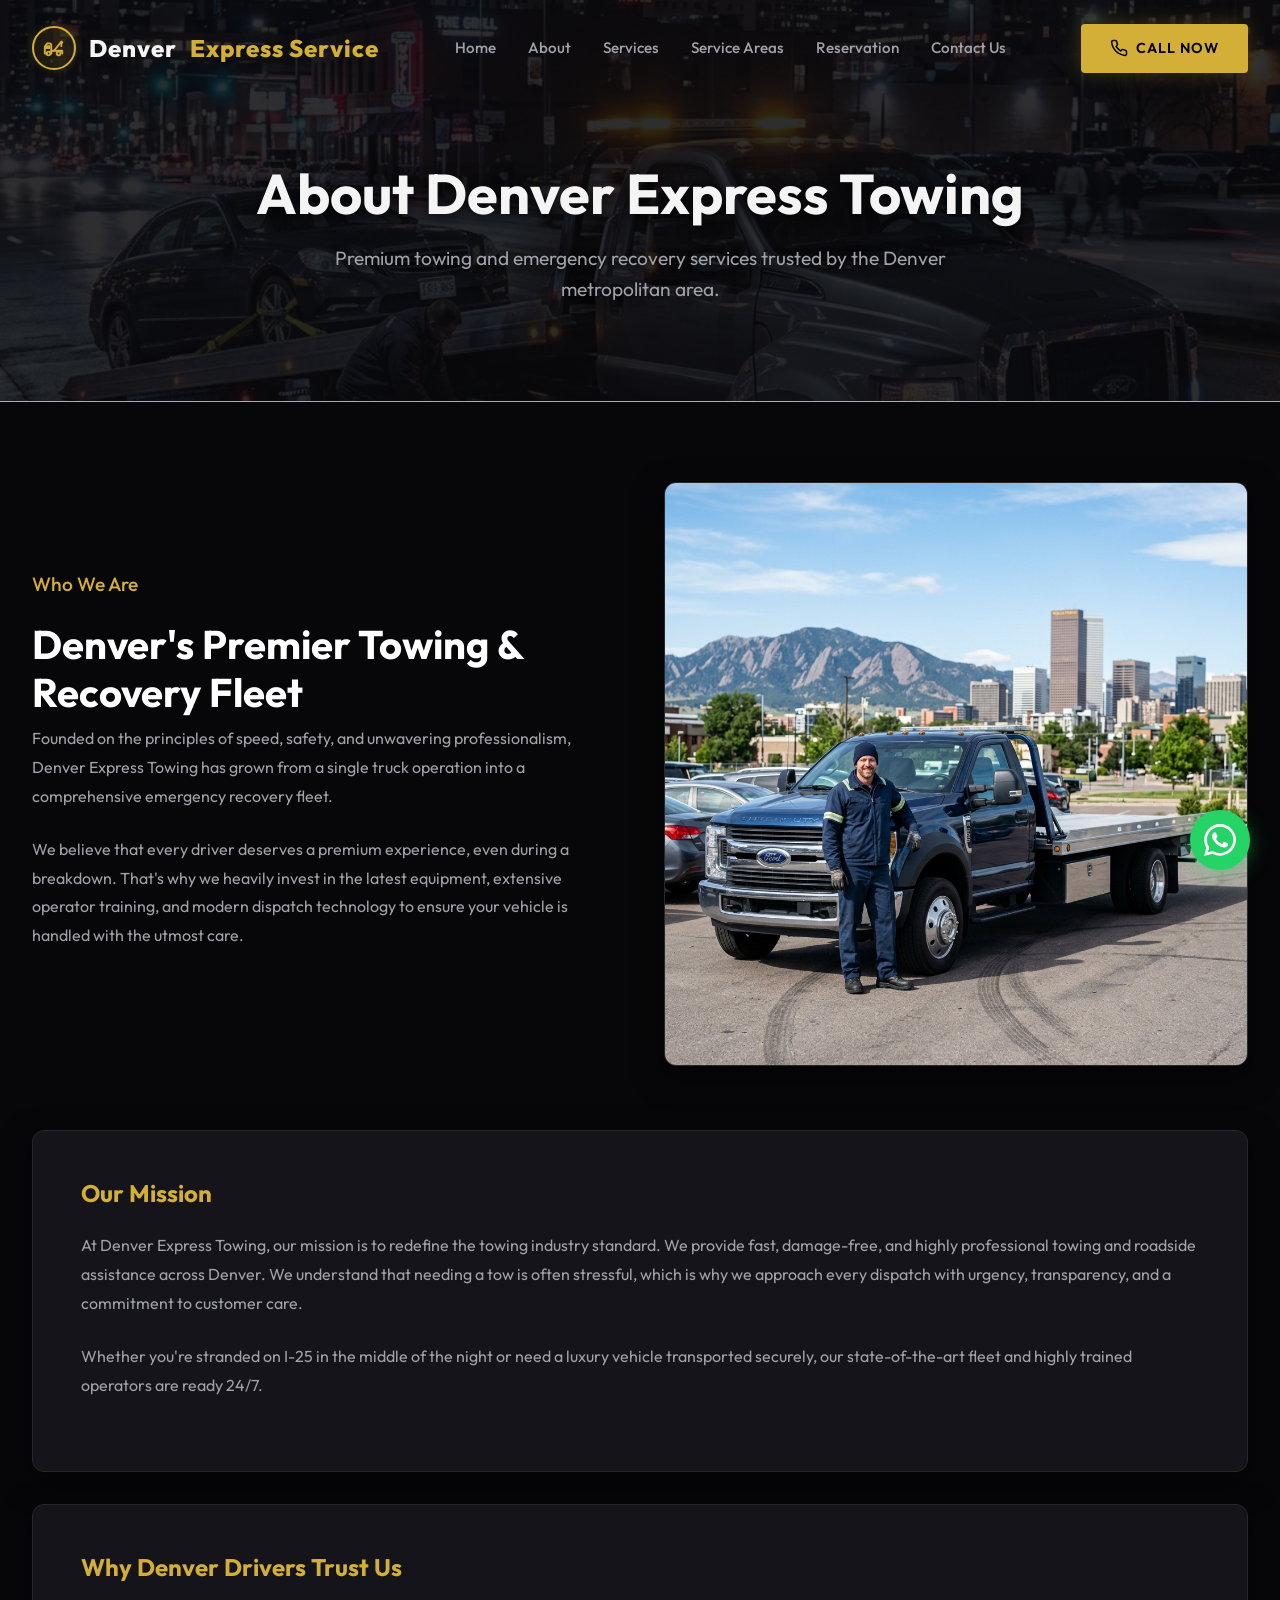
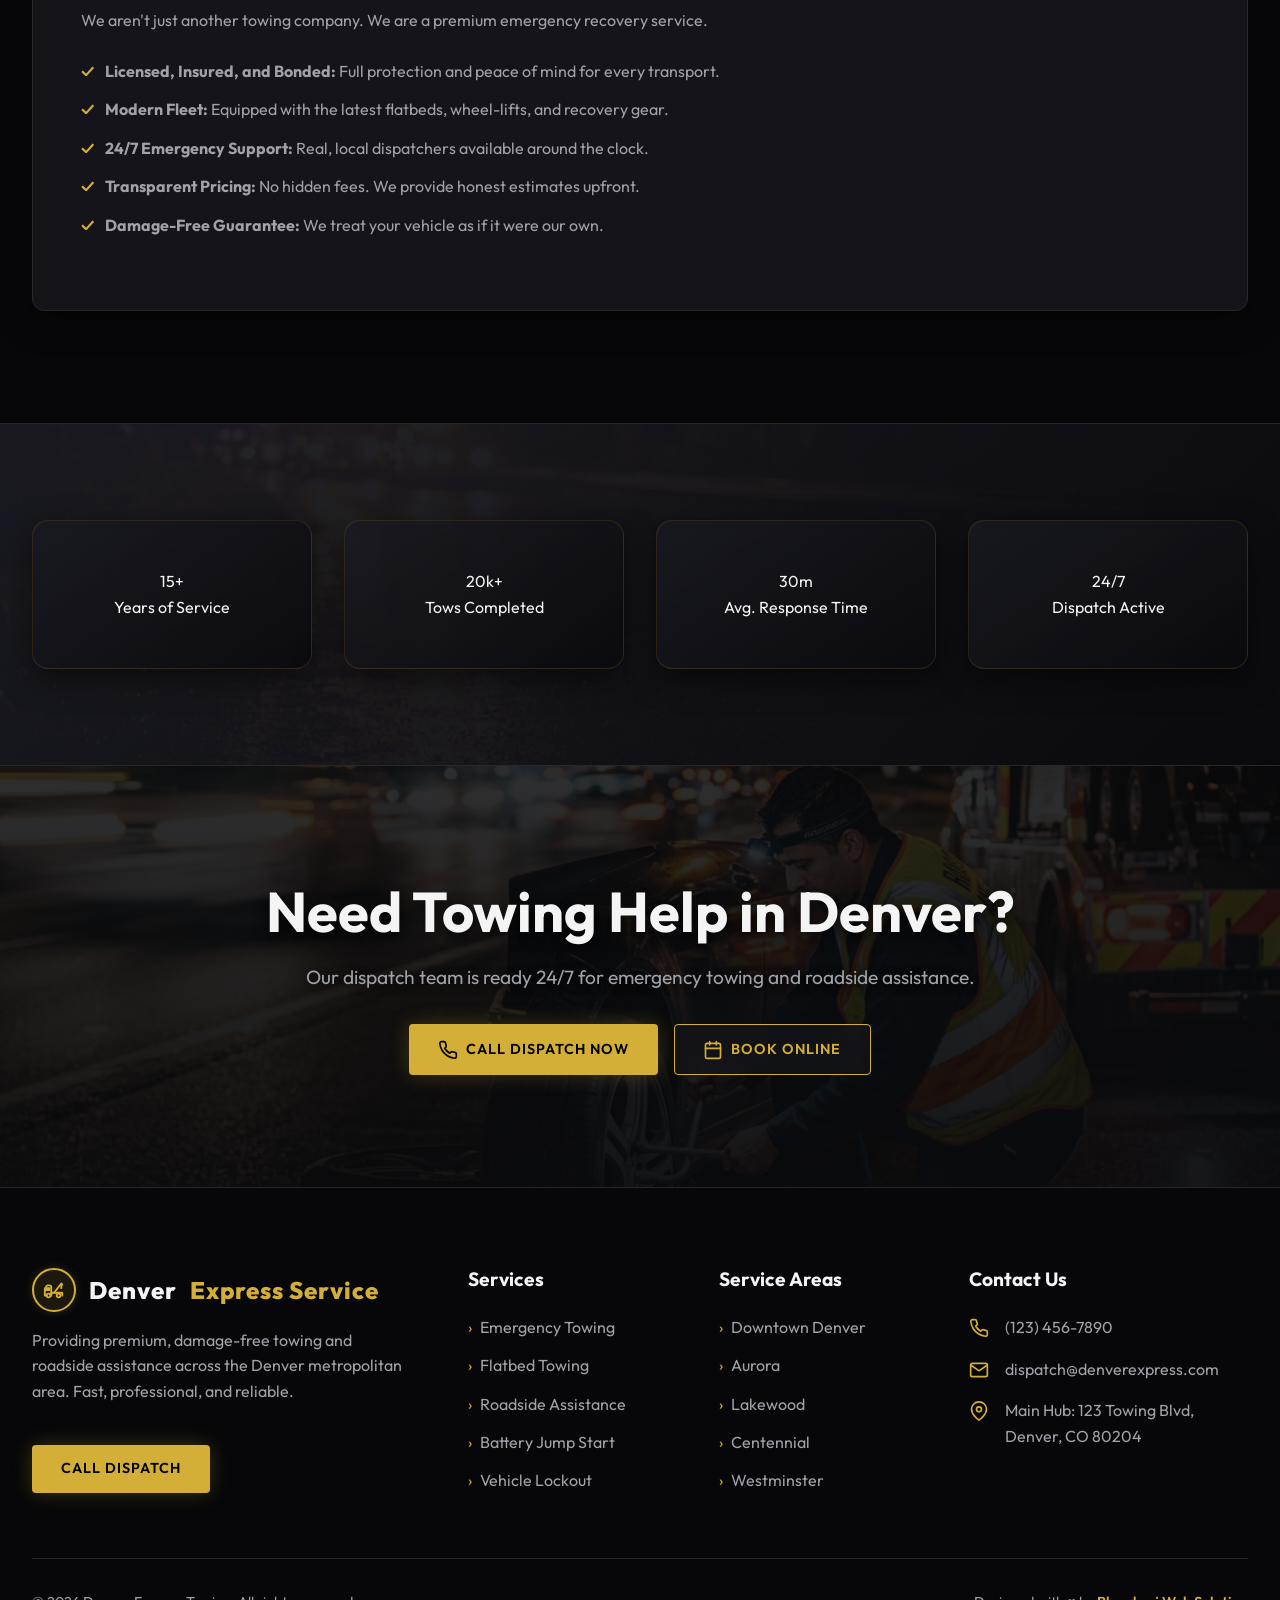
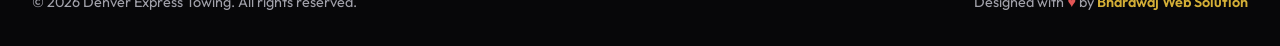
==== commit 1fd4e5b7: "done" ====
--- a/about.html
+++ b/about.html
@@ -51,6 +51,18 @@
   <!-- About Content -->
   <section class="inner-section">
     <div class="container">
+      <div class="about-intro-grid fade-in">
+        <div class="about-intro-text">
+          <h3>Who We Are</h3>
+          <h2>Denver's Premier Towing & Recovery Fleet</h2>
+          <p>Founded on the principles of speed, safety, and unwavering professionalism, Denver Express Towing has grown from a single truck operation into a comprehensive emergency recovery fleet.</p>
+          <p>We believe that every driver deserves a premium experience, even during a breakdown. That's why we heavily invest in the latest equipment, extensive operator training, and modern dispatch technology to ensure your vehicle is handled with the utmost care.</p>
+        </div>
+        <div class="about-intro-image">
+          <img src="assets/images/about-intro.png" alt="Denver Express Towing Professional">
+        </div>
+      </div>
+
       <div class="content-box fade-in" style="transition-delay: 0.1s;">
         <h2>Our Mission</h2>
         <p>At Denver Express Towing, our mission is to redefine the towing industry standard. We provide fast, damage-free, and highly professional towing and roadside assistance across Denver. We understand that needing a tow is often stressful, which is why we approach every dispatch with urgency, transparency, and a commitment to customer care.</p>
@@ -72,7 +84,7 @@
   </section>
 
   <!-- Stats Section (Reused from homepage) -->
-  <section class="stats-section">
+  <section class="stats-section section-padding">
     <div class="container">
       <div class="stats-grid">
         <div class="stat-item fade-in" style="transition-delay: 0.1s;">
@@ -95,15 +107,20 @@
     </div>
   </section>
 
-  <!-- CTA Section -->
-  <section class="cta-section" style="margin-top: 4rem;">
-    <img src="assets/images/cta-bg.png" alt="Emergency Towing Denver" class="cta-bg">
-    <div class="container cta-content fade-in">
+  <!-- CTA Banner -->
+  <section class="cta-banner">
+    <div class="container fade-in">
       <h2>Need Towing Help in Denver?</h2>
       <p>Our dispatch team is ready 24/7 for emergency towing and roadside assistance.</p>
       <div class="cta-buttons">
-        <a href="tel:+11234567890" class="btn btn-primary">Call Now</a>
-        <a href="reservation.html" class="btn btn-secondary">Book Online</a>
+        <a href="tel:+11234567890" class="btn btn-primary">
+          <svg xmlns="http://www.w3.org/2000/svg" width="20" height="20" viewBox="0 0 24 24" fill="none" stroke="currentColor" stroke-width="2" stroke-linecap="round" stroke-linejoin="round"><path d="M22 16.92v3a2 2 0 0 1-2.18 2 19.79 19.79 0 0 1-8.63-3.07 19.5 19.5 0 0 1-6-6 19.79 19.79 0 0 1-3.07-8.67A2 2 0 0 1 4.11 2h3a2 2 0 0 1 2 1.72 12.84 12.84 0 0 0 .7 2.81 2 2 0 0 1-.45 2.11L8.09 9.91a16 16 0 0 0 6 6l1.27-1.27a2 2 0 0 1 2.11-.45 12.84 12.84 0 0 0 2.81.7A2 2 0 0 1 22 16.92z"/></svg>
+          Call Dispatch Now
+        </a>
+        <a href="reservation.html" class="btn btn-secondary">
+          <svg xmlns="http://www.w3.org/2000/svg" width="20" height="20" viewBox="0 0 24 24" fill="none" stroke="currentColor" stroke-width="2" stroke-linecap="round" stroke-linejoin="round"><rect x="3" y="4" width="18" height="18" rx="2" ry="2"/><line x1="16" y1="2" x2="16" y2="6"/><line x1="8" y1="2" x2="8" y2="6"/><line x1="3" y1="10" x2="21" y2="10"/></svg>
+          Book Online
+        </a>
       </div>
     </div>
   </section>
--- a/styles.css
+++ b/styles.css
@@ -86,7 +86,7 @@
 .nav-links { display: flex; gap: 2rem; align-items: center; }
 .nav-links a { font-size: 0.95rem; font-weight: 500; color: var(--clr-text-muted); }
 .nav-links a:hover { color: var(--clr-gold); }
-.mobile-menu-btn { display: none; color: var(--clr-text); }
+.mobile-menu-btn { display: none; color: var(--clr-text); background: none; border: none; cursor: pointer; padding: 0.5rem; }
 
 /* Hero Section */
 .hero {
@@ -248,7 +248,7 @@
 .step-card p { position: relative; z-index: 1; color: var(--clr-text-muted); font-size: 0.95rem; line-height: 1.6; }
 
 /* Stats / Counters */
-.stats-section { background: linear-gradient(135deg, var(--clr-bg-secondary) 0%, var(--clr-bg) 100%); border-top: 1px solid var(--clr-border); border-bottom: 1px solid var(--clr-border); position: relative; overflow: hidden; }
+.stats-section { background-image: linear-gradient(135deg, rgba(26, 26, 34, 0.95) 0%, rgba(10, 10, 14, 0.98) 100%), url('assets/images/stats-bg.png'); background-size: cover; background-position: center; border-top: 1px solid var(--clr-border); border-bottom: 1px solid var(--clr-border); position: relative; overflow: hidden; }
 .stats-grid { display: grid; grid-template-columns: repeat(auto-fit, minmax(200px, 1fr)); gap: 2rem; text-align: center; }
 .stat-item {
   background: linear-gradient(145deg, rgba(26, 26, 34, 0.8) 0%, rgba(10, 10, 14, 0.9) 100%);
@@ -353,6 +353,11 @@
 
 /* Inner Page Sections */
 .inner-section { padding: 5rem 0; }
+.about-intro-grid { display: grid; grid-template-columns: 1fr 1fr; gap: 3rem; align-items: center; margin-bottom: 4rem; }
+.about-intro-text h2 { font-size: 2.5rem; color: #fff; margin-bottom: 0.5rem; }
+.about-intro-text h3 { color: var(--clr-gold); font-size: 1.2rem; margin-bottom: 1.5rem; font-weight: 500; }
+.about-intro-text p { color: var(--clr-text-muted); line-height: 1.8; margin-bottom: 1.5rem; }
+.about-intro-image img { width: 100%; border-radius: 12px; box-shadow: 0 10px 30px rgba(0,0,0,0.5); border: 1px solid var(--clr-border); object-fit: cover; }
 .content-box { background: var(--clr-bg-card); border: 1px solid var(--clr-border); border-radius: 12px; padding: 3rem; margin-bottom: 2rem; box-shadow: 0 10px 30px rgba(0,0,0,0.5); }
 .content-box h2 { color: var(--clr-gold); margin-bottom: 1.5rem; }
 .content-box p { color: var(--clr-text-muted); line-height: 1.8; margin-bottom: 1.5rem; }
@@ -361,24 +366,36 @@
 .content-box ul li::before { content: '✓'; color: var(--clr-gold); position: absolute; left: 0; font-weight: bold; }
 
 /* Service Inner Cards */
+.expertise-section { background-image: linear-gradient(135deg, rgba(10, 10, 14, 0.95) 0%, rgba(20, 20, 26, 0.98) 100%), url('assets/images/services-bg.png'); background-size: cover; background-position: center; background-attachment: fixed; border-bottom: 1px solid var(--clr-border); }
 .service-list-grid { display: grid; grid-template-columns: repeat(auto-fit, minmax(300px, 1fr)); gap: 2rem; margin-top: 3rem; }
-.service-item-card { background: var(--clr-bg-card); border: 1px solid var(--clr-border); border-radius: 12px; padding: 2rem; transition: var(--transition); text-align: center; }
-.service-item-card:hover { transform: translateY(-5px); border-color: var(--clr-gold); box-shadow: 0 10px 30px rgba(212, 175, 55, 0.1); }
-.service-item-card .icon { width: 60px; height: 60px; background: rgba(212, 175, 55, 0.1); color: var(--clr-gold); border-radius: 50%; display: flex; align-items: center; justify-content: center; margin: 0 auto 1.5rem; font-size: 1.5rem; }
-.service-item-card h3 { margin-bottom: 1rem; color: var(--clr-text); }
+.service-item-card { background: rgba(30, 30, 38, 0.6); backdrop-filter: blur(10px); border: 1px solid rgba(255,255,255,0.05); border-radius: 12px; padding: 2rem; transition: var(--transition); text-align: center; }
+.service-item-card:hover { transform: translateY(-5px); background: rgba(20, 20, 26, 0.9); border-color: rgba(212, 175, 55, 0.3); box-shadow: 0 15px 40px rgba(0,0,0,0.6); }
+.service-item-card .icon { width: 60px; height: 60px; background: rgba(212, 175, 55, 0.1); color: var(--clr-gold); border-radius: 50%; display: flex; align-items: center; justify-content: center; margin: 0 auto 1.5rem; font-size: 1.5rem; transition: transform 0.3s ease; }
+.service-item-card:hover .icon { transform: scale(1.1); background: var(--clr-gold); color: #000; }
+.service-item-card h3 { margin-bottom: 1rem; color: var(--clr-white); }
 .service-item-card p { color: var(--clr-text-muted); font-size: 0.95rem; line-height: 1.6; }
 
 /* Contact/Reservation Forms */
 .form-section { background: var(--clr-bg-secondary); border-top: 1px solid var(--clr-border); }
+.contact-bg-section { background-image: linear-gradient(135deg, rgba(10, 10, 14, 0.95) 0%, rgba(20, 20, 26, 0.92) 100%), url('assets/images/contact-bg.png'); background-size: cover; background-position: center; background-attachment: fixed; }
+.contact-bg-section .premium-form-container { background: rgba(30, 30, 38, 0.5); backdrop-filter: blur(12px); border: 1px solid rgba(255,255,255,0.08); box-shadow: 0 15px 40px rgba(0,0,0,0.6); }
 .premium-form-container { background: var(--clr-bg-card); border: 1px solid var(--clr-border); border-radius: 12px; padding: 3rem; box-shadow: 0 10px 40px rgba(0,0,0,0.5); max-width: 800px; margin: 0 auto; }
 .form-row { display: grid; grid-template-columns: 1fr 1fr; gap: 1.5rem; margin-bottom: 1.5rem; }
 .form-group { margin-bottom: 1.5rem; }
 .form-group label { display: block; margin-bottom: 0.5rem; color: var(--clr-text-muted); font-weight: 500; font-size: 0.95rem; }
 .form-group input, .form-group select, .form-group textarea { width: 100%; background: rgba(0,0,0,0.6); border: 1px solid rgba(255,255,255,0.1); color: var(--clr-text); padding: 1rem; border-radius: 4px; font-family: inherit; font-size: 0.95rem; transition: var(--transition); }
 .form-group input:focus, .form-group select:focus, .form-group textarea:focus { outline: none; border-color: var(--clr-gold); background: rgba(0,0,0,0.9); }
+.form-group input::-webkit-calendar-picker-indicator { filter: invert(1); cursor: pointer; }
 .form-group textarea { resize: vertical; min-height: 120px; }
 .form-message { margin-top: 1.5rem; padding: 1rem; border-radius: 4px; display: none; }
 .form-message.success { background: rgba(37, 211, 102, 0.1); border: 1px solid #25d366; color: #25d366; display: block; }
+
+/* Area Chips & Cards */
+.location-cards-grid { display: grid; grid-template-columns: repeat(4, 1fr); gap: 1.5rem; margin-bottom: 3rem; }
+.location-card { background: var(--clr-bg-card); border: 1px solid var(--clr-border); border-radius: 12px; padding: 1.5rem 1rem; text-align: center; font-weight: 600; color: var(--clr-white); transition: var(--transition); display: flex; align-items: center; justify-content: center; gap: 0.5rem; box-shadow: 0 5px 15px rgba(0,0,0,0.3); }
+.location-card:hover { background: rgba(212, 175, 55, 0.1); border-color: var(--clr-gold); transform: translateY(-5px); box-shadow: 0 10px 25px rgba(0,0,0,0.5); }
+.location-card svg { color: var(--clr-gold); width: 20px; height: 20px; }
+.area-chip { padding: 0.5rem 1rem; border: 1px solid var(--clr-gold); color: var(--clr-gold); border-radius: 20px; font-size: 0.9rem; }
 
 /* Contact Cards */
 .contact-cards-grid { display: grid; grid-template-columns: repeat(auto-fit, minmax(250px, 1fr)); gap: 2rem; margin-bottom: 4rem; }
@@ -396,6 +413,8 @@
 .area-chip { background: rgba(20, 20, 26, 0.8); border: 1px solid rgba(212,175,55,0.3); padding: 0.8rem 1.5rem; border-radius: 50px; font-weight: 500; color: var(--clr-gold); }
 
 /* Responsive */
+body.menu-open { overflow: hidden; }
+
 @media (max-width: 1024px) {
   .hero-content { grid-template-columns: 1fr; text-align: center; }
   .hero-text p { margin: 0 auto 2.5rem; }
@@ -407,19 +426,42 @@
   .steps-grid::before { display: none; }
   .stats-grid { grid-template-columns: repeat(2, 1fr); }
 }
+
 @media (max-width: 768px) {
-  .nav-links, .header .btn { display: none; }
-  .mobile-menu-btn { display: block; }
+  /* Navigation */
+  .header .btn { display: none; }
+  .mobile-menu-btn { display: block; z-index: 1001; position: relative; }
+  .nav-links { position: fixed; top: 0; left: 0; width: 100%; height: 100vh; background: rgba(10, 10, 14, 0.98); backdrop-filter: blur(10px); flex-direction: column; align-items: center; justify-content: center; display: none; z-index: 1000; }
+  .nav-links.active { display: flex; }
+  .nav-links a { font-size: 1.5rem; margin: 1rem 0; }
+  
+  /* Layout & Stacking */
+  body { padding-bottom: 80px; } /* Ensure sticky button doesn't hide footer content */
   .hero-text h1 { font-size: 2.5rem; }
   .inner-hero h1 { font-size: 2.5rem; }
-  .form-grid { grid-template-columns: 1fr; }
-  .form-row { grid-template-columns: 1fr; }
-  .reviews-grid { grid-template-columns: 1fr; }
-  .footer-grid { grid-template-columns: 1fr; gap: 2rem; }
+  .form-grid, .form-row, .reviews-grid, .footer-grid, .services-grid, .contact-cards-grid { grid-template-columns: 1fr; }
+  .footer-grid { gap: 2rem; }
   .footer-bottom { flex-direction: column; text-align: center; gap: 0.5rem; }
-  .cta-buttons { flex-direction: column; }
-}
+  .cta-buttons { flex-direction: column; width: 100%; gap: 1rem; }
+  .cta-buttons .btn { width: 100%; justify-content: center; padding: 1.2rem; }
+  .about-intro-grid { grid-template-columns: 1fr; text-align: center; gap: 2rem; }
+  .location-cards-grid { grid-template-columns: repeat(2, 1fr); }
+  .premium-form-container { padding: 2rem 1.5rem; }
+  .area-details-grid { grid-template-columns: 1fr; gap: 2rem; padding: 2rem; }
+  .map-illustration { margin-bottom: 1rem; }
+  
+  /* Prevent Overflows */
+  img, iframe { max-width: 100%; }
+  
+  /* Sticky UI Adjustments */
+  .whatsapp-float { bottom: 15px; right: 15px; width: 50px; height: 50px; }
+  .whatsapp-float svg { width: 25px; height: 25px; }
+}
+
 @media (max-width: 480px) {
   .steps-grid, .stats-grid { grid-template-columns: 1fr; }
   .hero-text h1 { font-size: 2rem; }
-}
+  .inner-hero h1 { font-size: 2rem; }
+  .location-cards-grid { grid-template-columns: 1fr; }
+  .area-details-grid { padding: 1.5rem; }
+}
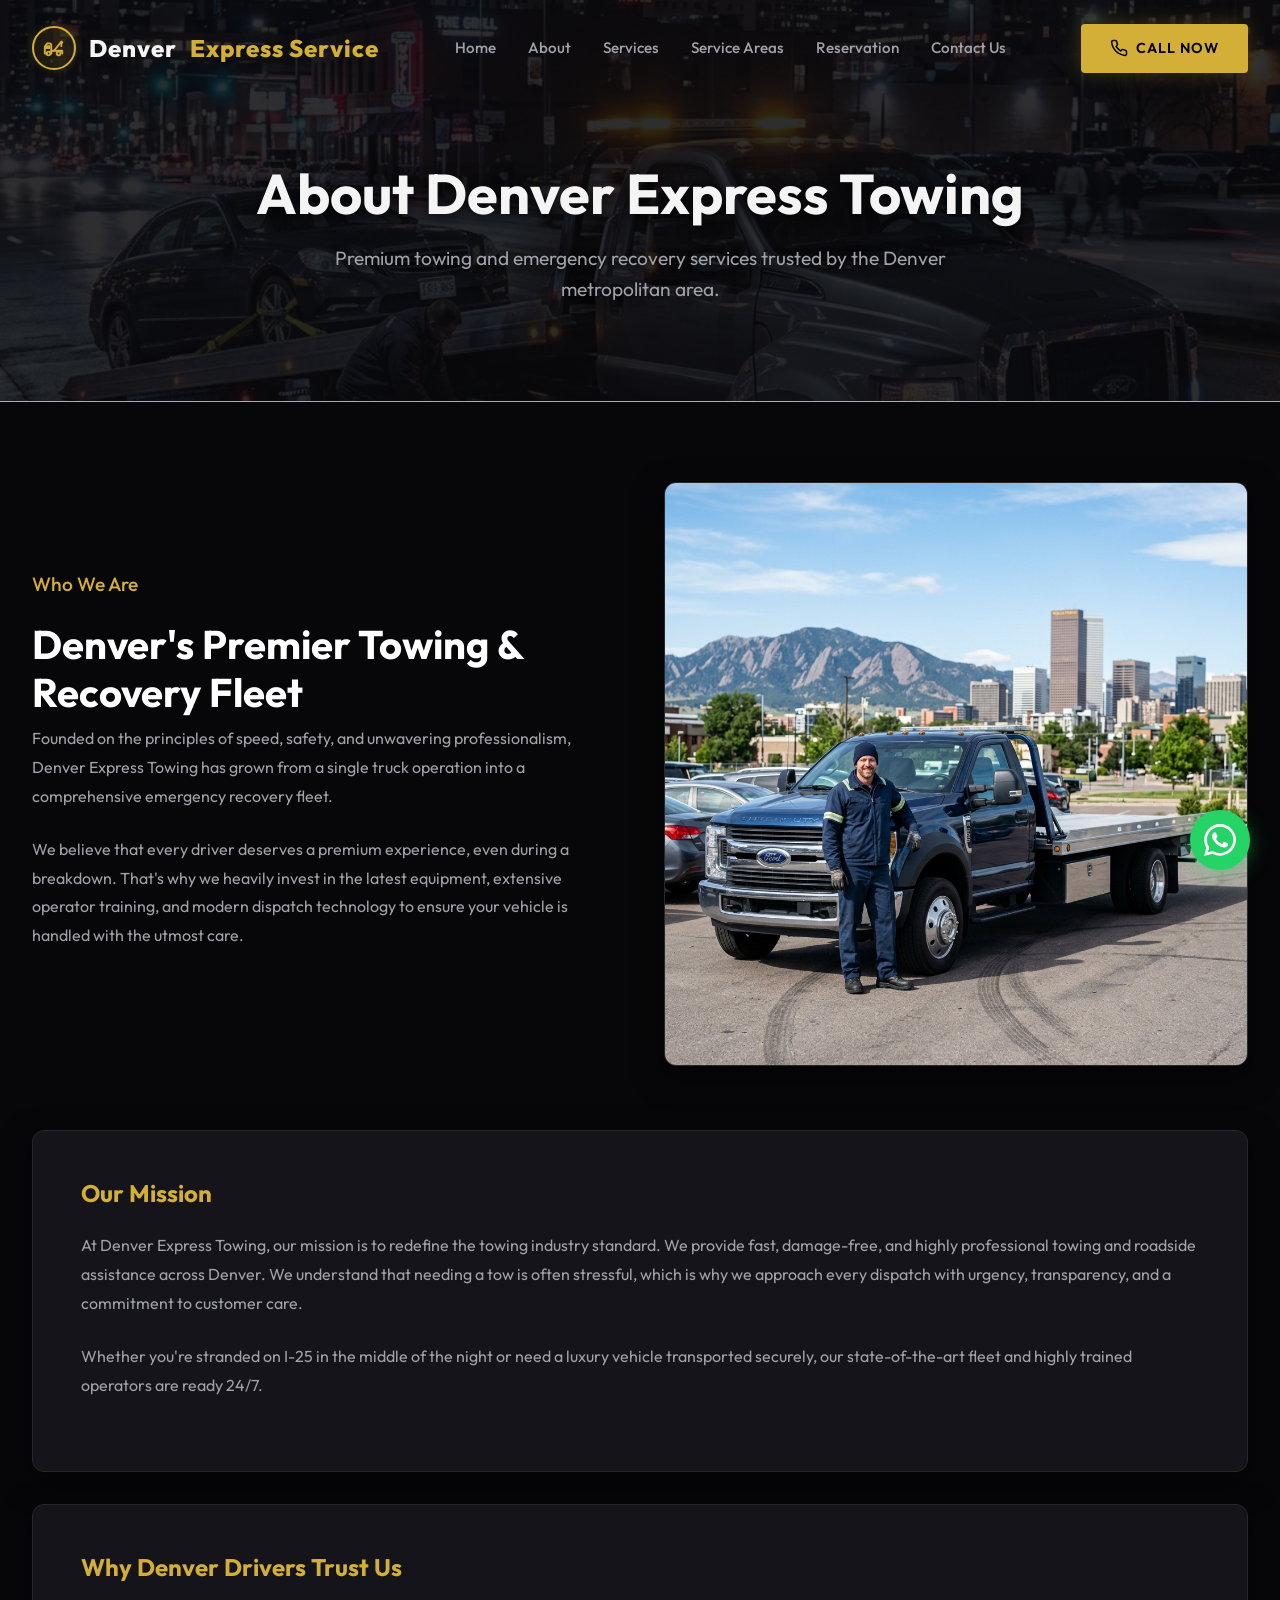
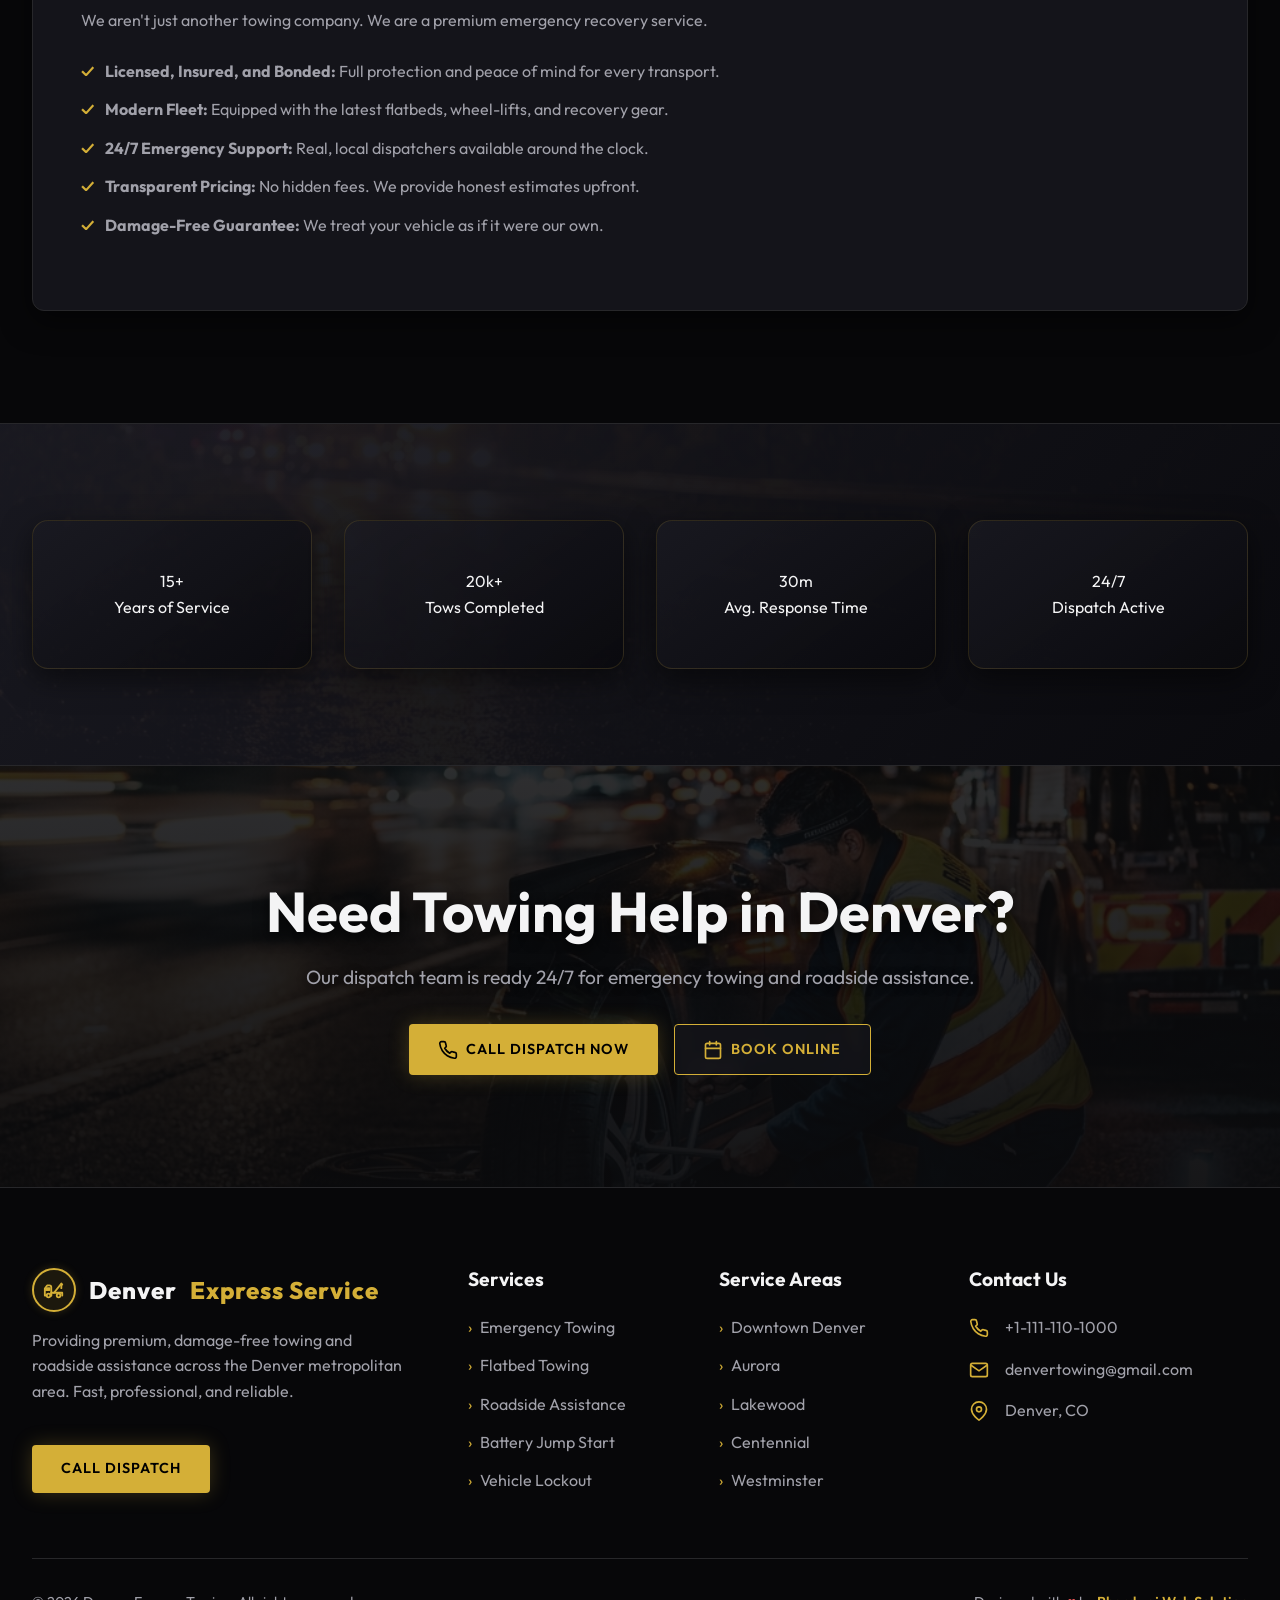
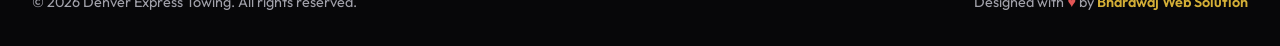
==== commit 72ecd636: "done" ====
--- a/about.html
+++ b/about.html
@@ -7,6 +7,14 @@
   <meta name="description" content="Learn about Denver Express Towing. Fast local towing, roadside assistance, and emergency recovery in Denver.">
   <link rel="stylesheet" href="styles.css">
   <script src="script.js" defer></script>
+
+  <!-- Favicon and Social Meta Tags -->
+  <link rel="icon" href="assets/images/favicon.png" type="image/png">
+  <meta property="og:title" content="Denver Express Towing">
+  <meta property="og:description" content="Premium 24/7 towing and roadside assistance in Denver, CO. Fast, reliable, and professional.">
+  <meta property="og:image" content="assets/images/og-image.png">
+  <meta property="og:type" content="website">
+  <meta name="twitter:card" content="summary_large_image">
 </head>
 <body>
 
@@ -29,7 +37,7 @@
         <a href="contact.html">Contact Us</a>
       </nav>
 
-      <a href="tel:+11234567890" class="btn btn-primary">
+      <a href="tel:+11111101000" class="btn btn-primary">
         <svg xmlns="http://www.w3.org/2000/svg" width="18" height="18" viewBox="0 0 24 24" fill="none" stroke="currentColor" stroke-width="2" stroke-linecap="round" stroke-linejoin="round"><path d="M22 16.92v3a2 2 0 0 1-2.18 2 19.79 19.79 0 0 1-8.63-3.07 19.5 19.5 0 0 1-6-6 19.79 19.79 0 0 1-3.07-8.67A2 2 0 0 1 4.11 2h3a2 2 0 0 1 2 1.72 12.84 12.84 0 0 0 .7 2.81 2 2 0 0 1-.45 2.11L8.09 9.91a16 16 0 0 0 6 6l1.27-1.27a2 2 0 0 1 2.11-.45 12.84 12.84 0 0 0 2.81.7A2 2 0 0 1 22 16.92z"/></svg>
         Call Now
       </a>
@@ -113,7 +121,7 @@
       <h2>Need Towing Help in Denver?</h2>
       <p>Our dispatch team is ready 24/7 for emergency towing and roadside assistance.</p>
       <div class="cta-buttons">
-        <a href="tel:+11234567890" class="btn btn-primary">
+        <a href="tel:+11111101000" class="btn btn-primary">
           <svg xmlns="http://www.w3.org/2000/svg" width="20" height="20" viewBox="0 0 24 24" fill="none" stroke="currentColor" stroke-width="2" stroke-linecap="round" stroke-linejoin="round"><path d="M22 16.92v3a2 2 0 0 1-2.18 2 19.79 19.79 0 0 1-8.63-3.07 19.5 19.5 0 0 1-6-6 19.79 19.79 0 0 1-3.07-8.67A2 2 0 0 1 4.11 2h3a2 2 0 0 1 2 1.72 12.84 12.84 0 0 0 .7 2.81 2 2 0 0 1-.45 2.11L8.09 9.91a16 16 0 0 0 6 6l1.27-1.27a2 2 0 0 1 2.11-.45 12.84 12.84 0 0 0 2.81.7A2 2 0 0 1 22 16.92z"/></svg>
           Call Dispatch Now
         </a>
@@ -137,7 +145,7 @@
             Denver <span>Express Service</span>
           </a>
           <p class="footer-desc">Providing premium, damage-free towing and roadside assistance across the Denver metropolitan area. Fast, professional, and reliable.</p>
-          <a href="tel:+11234567890" class="btn btn-primary" style="margin-top: 1rem;">Call Dispatch</a>
+          <a href="tel:+11111101000" class="btn btn-primary" style="margin-top: 1rem;">Call Dispatch</a>
         </div>
         
         <div class="footer-col">
@@ -167,15 +175,15 @@
           <div class="footer-contact">
             <p>
               <svg xmlns="http://www.w3.org/2000/svg" viewBox="0 0 24 24" fill="none" stroke="currentColor" stroke-width="2"><path d="M22 16.92v3a2 2 0 0 1-2.18 2 19.79 19.79 0 0 1-8.63-3.07 19.5 19.5 0 0 1-6-6 19.79 19.79 0 0 1-3.07-8.67A2 2 0 0 1 4.11 2h3a2 2 0 0 1 2 1.72 12.84 12.84 0 0 0 .7 2.81 2 2 0 0 1-.45 2.11L8.09 9.91a16 16 0 0 0 6 6l1.27-1.27a2 2 0 0 1 2.11-.45 12.84 12.84 0 0 0 2.81.7A2 2 0 0 1 22 16.92z"/></svg>
-              (123) 456-7890
+              +1-111-110-1000
             </p>
             <p>
               <svg xmlns="http://www.w3.org/2000/svg" viewBox="0 0 24 24" fill="none" stroke="currentColor" stroke-width="2"><path d="M4 4h16c1.1 0 2 .9 2 2v12c0 1.1-.9 2-2 2H4c-1.1 0-2-.9-2-2V6c0-1.1.9-2 2-2z"/><polyline points="22,6 12,13 2,6"/></svg>
-              dispatch@denverexpress.com
+              denvertowing@gmail.com
             </p>
             <p>
               <svg xmlns="http://www.w3.org/2000/svg" viewBox="0 0 24 24" fill="none" stroke="currentColor" stroke-width="2"><path d="M21 10c0 7-9 13-9 13s-9-6-9-13a9 9 0 0 1 18 0z"/><circle cx="12" cy="10" r="3"/></svg>
-              Main Hub: 123 Towing Blvd, Denver, CO 80204
+              Denver, CO
             </p>
           </div>
         </div>
@@ -193,7 +201,7 @@
   </footer>
   
   <!-- WhatsApp Floating Button -->
-  <a href="https://wa.me/11234567890" target="_blank" class="whatsapp-float" aria-label="Chat with us on WhatsApp">
+  <a href="https://wa.me/11111101000" target="_blank" class="whatsapp-float" aria-label="Chat with us on WhatsApp">
     <svg xmlns="http://www.w3.org/2000/svg" viewBox="0 0 24 24" width="32" height="32" fill="currentColor">
       <path d="M17.472 14.382c-.297-.149-1.758-.867-2.03-.967-.273-.099-.471-.148-.67.15-.197.297-.767.966-.94 1.164-.173.199-.347.223-.644.075-.297-.15-1.255-.463-2.39-1.475-.883-.788-1.48-1.761-1.653-2.059-.173-.297-.018-.458.13-.606.134-.133.298-.347.446-.52.149-.174.198-.298.298-.497.099-.198.05-.371-.025-.52-.075-.149-.669-1.612-.916-2.207-.242-.579-.487-.5-.669-.51a12.8 12.8 0 0 0-.57-.01c-.198 0-.52.074-.792.372-.272.297-1.04 1.016-1.04 2.479 0 1.462 1.065 2.875 1.213 3.074.149.198 2.096 3.2 5.077 4.487.709.306 1.262.489 1.694.625.712.227 1.36.195 1.871.118.571-.085 1.758-.719 2.006-1.413.248-.694.248-1.289.173-1.413-.074-.124-.272-.198-.57-.347m-5.421 7.403h-.004a9.87 9.87 0 0 1-5.031-1.378l-.361-.214-3.741.982.998-3.648-.235-.374a9.86 9.86 0 0 1-1.51-5.26c.001-5.45 4.436-9.884 9.888-9.884 2.64 0 5.122 1.03 6.988 2.898a9.825 9.825 0 0 1 2.893 6.994c-.003 5.45-4.437 9.884-9.885 9.884m8.413-18.297A11.815 11.815 0 0 0 12.05 0C5.495 0 .16 5.335.157 11.892c0 2.096.547 4.142 1.588 5.945L.057 24l6.305-1.654a11.882 11.882 0 0 0 5.683 1.448h.005c6.554 0 11.89-5.335 11.893-11.893a11.821 11.821 0 0 0-3.48-8.413Z"/></svg>
   </a>
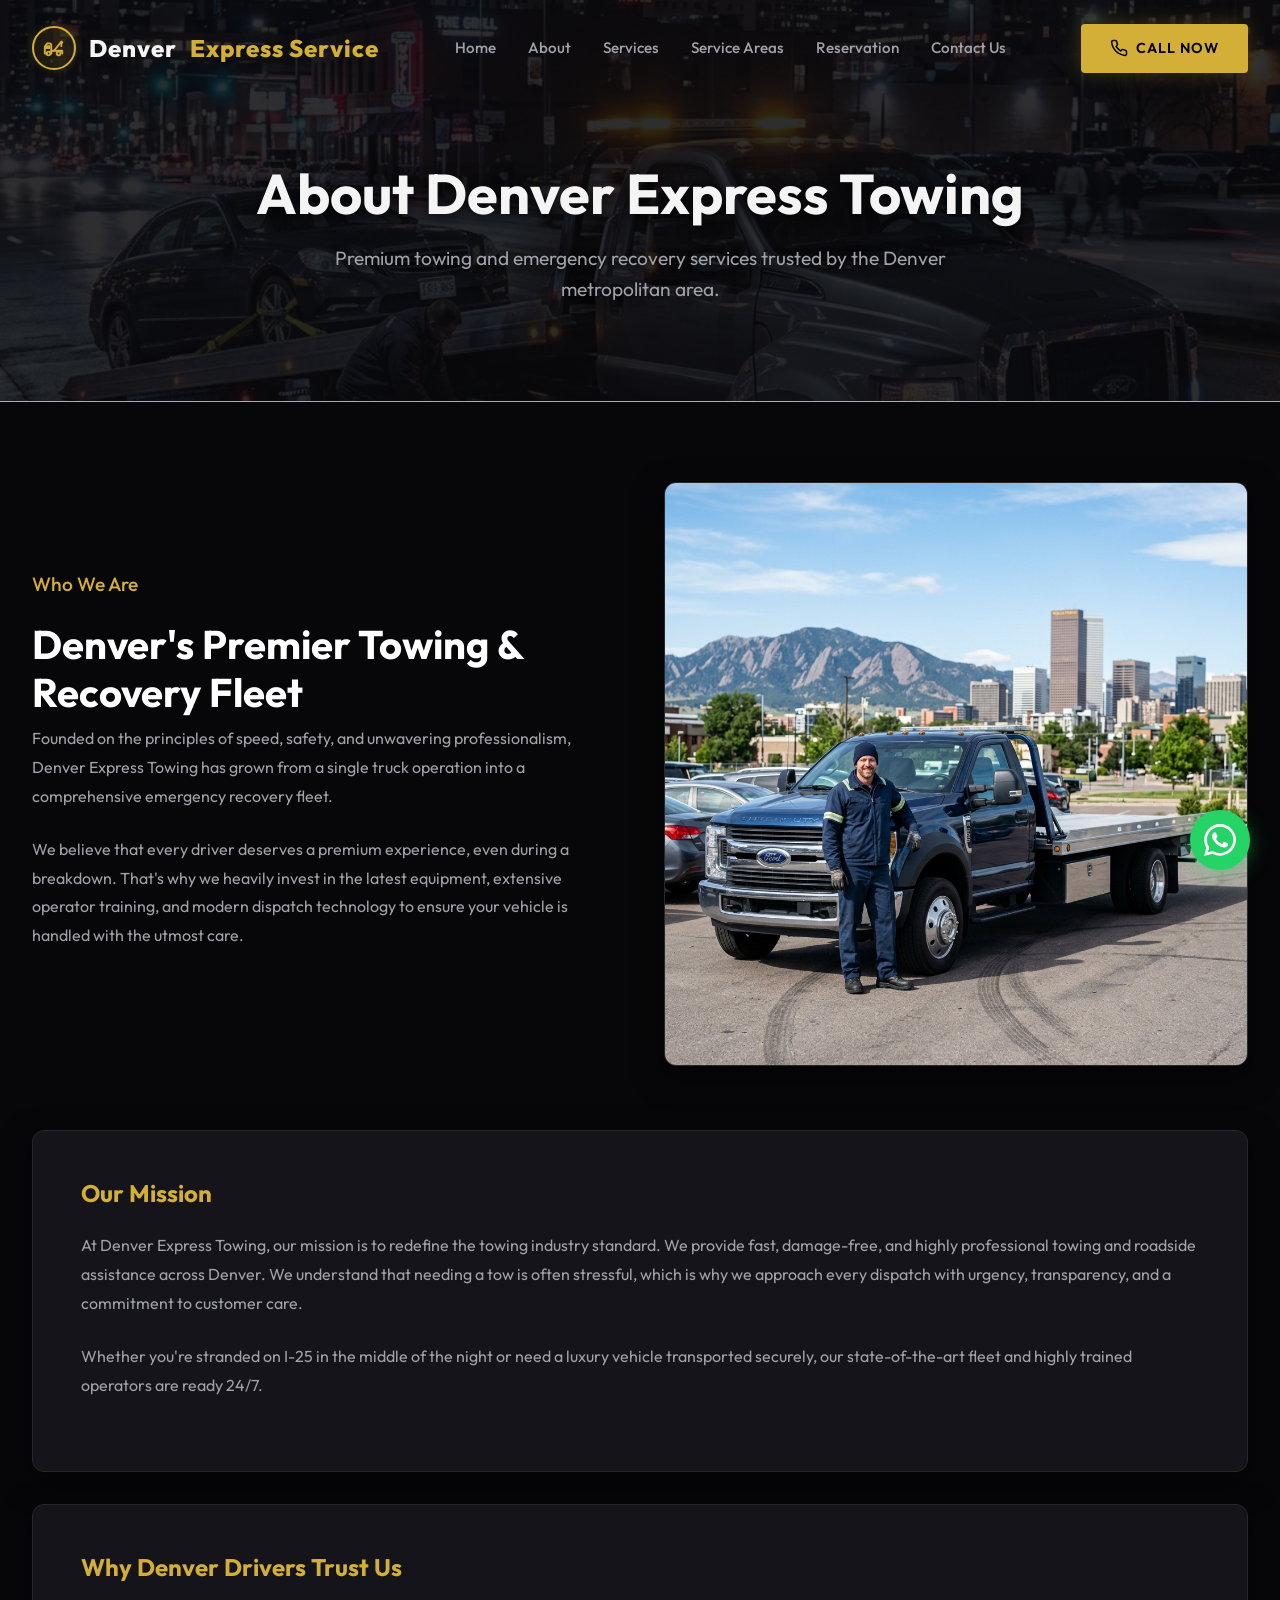
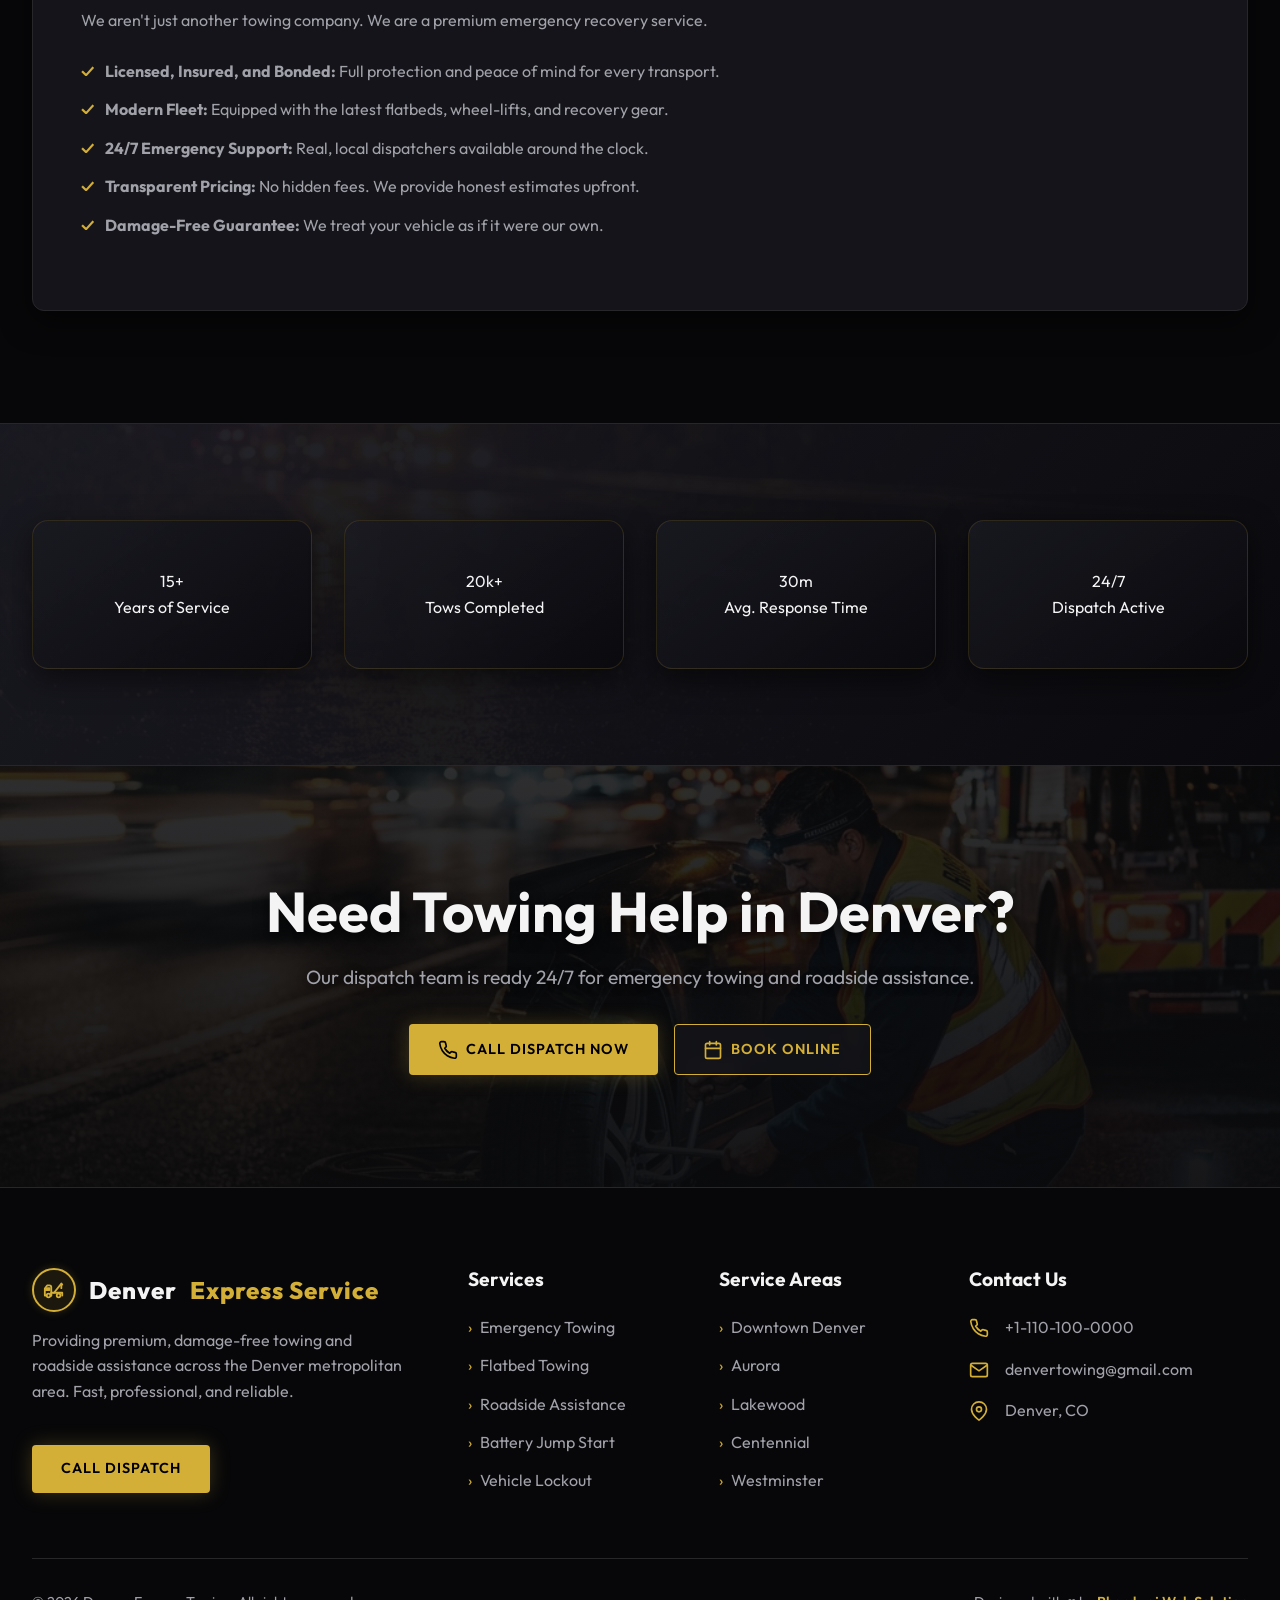
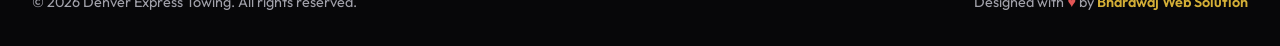
==== commit e9254d42: "done" ====
--- a/about.html
+++ b/about.html
@@ -3,15 +3,15 @@
 <head>
   <meta charset="UTF-8">
   <meta name="viewport" content="width=device-width, initial-scale=1.0">
-  <title>About Us | Denver Express Towing</title>
-  <meta name="description" content="Learn about Denver Express Towing. Fast local towing, roadside assistance, and emergency recovery in Denver.">
+  <title>About Denver Express Towing | Trusted Towing Company in Denver, CO</title>
+  <meta name="description" content="Learn about Denver Express Towing, a trusted towing company in Denver, CO offering 24/7 emergency towing, roadside assistance, flatbed towing, and professional vehicle recovery services.">
   <link rel="stylesheet" href="styles.css">
   <script src="script.js" defer></script>
 
   <!-- Favicon and Social Meta Tags -->
   <link rel="icon" href="assets/images/favicon.png" type="image/png">
-  <meta property="og:title" content="Denver Express Towing">
-  <meta property="og:description" content="Premium 24/7 towing and roadside assistance in Denver, CO. Fast, reliable, and professional.">
+  <meta property="og:title" content="About Denver Express Towing | Trusted Towing Company in Denver, CO">
+  <meta property="og:description" content="Learn about Denver Express Towing, a trusted towing company in Denver, CO offering 24/7 emergency towing, roadside assistance, flatbed towing, and professional vehicle recovery services.">
   <meta property="og:image" content="assets/images/og-image.png">
   <meta property="og:type" content="website">
   <meta name="twitter:card" content="summary_large_image">
@@ -37,7 +37,7 @@
         <a href="contact.html">Contact Us</a>
       </nav>
 
-      <a href="tel:+11111101000" class="btn btn-primary">
+      <a href="tel:+11101000000" class="btn btn-primary">
         <svg xmlns="http://www.w3.org/2000/svg" width="18" height="18" viewBox="0 0 24 24" fill="none" stroke="currentColor" stroke-width="2" stroke-linecap="round" stroke-linejoin="round"><path d="M22 16.92v3a2 2 0 0 1-2.18 2 19.79 19.79 0 0 1-8.63-3.07 19.5 19.5 0 0 1-6-6 19.79 19.79 0 0 1-3.07-8.67A2 2 0 0 1 4.11 2h3a2 2 0 0 1 2 1.72 12.84 12.84 0 0 0 .7 2.81 2 2 0 0 1-.45 2.11L8.09 9.91a16 16 0 0 0 6 6l1.27-1.27a2 2 0 0 1 2.11-.45 12.84 12.84 0 0 0 2.81.7A2 2 0 0 1 22 16.92z"/></svg>
         Call Now
       </a>
@@ -121,7 +121,7 @@
       <h2>Need Towing Help in Denver?</h2>
       <p>Our dispatch team is ready 24/7 for emergency towing and roadside assistance.</p>
       <div class="cta-buttons">
-        <a href="tel:+11111101000" class="btn btn-primary">
+        <a href="tel:+11101000000" class="btn btn-primary">
           <svg xmlns="http://www.w3.org/2000/svg" width="20" height="20" viewBox="0 0 24 24" fill="none" stroke="currentColor" stroke-width="2" stroke-linecap="round" stroke-linejoin="round"><path d="M22 16.92v3a2 2 0 0 1-2.18 2 19.79 19.79 0 0 1-8.63-3.07 19.5 19.5 0 0 1-6-6 19.79 19.79 0 0 1-3.07-8.67A2 2 0 0 1 4.11 2h3a2 2 0 0 1 2 1.72 12.84 12.84 0 0 0 .7 2.81 2 2 0 0 1-.45 2.11L8.09 9.91a16 16 0 0 0 6 6l1.27-1.27a2 2 0 0 1 2.11-.45 12.84 12.84 0 0 0 2.81.7A2 2 0 0 1 22 16.92z"/></svg>
           Call Dispatch Now
         </a>
@@ -145,7 +145,7 @@
             Denver <span>Express Service</span>
           </a>
           <p class="footer-desc">Providing premium, damage-free towing and roadside assistance across the Denver metropolitan area. Fast, professional, and reliable.</p>
-          <a href="tel:+11111101000" class="btn btn-primary" style="margin-top: 1rem;">Call Dispatch</a>
+          <a href="tel:+11101000000" class="btn btn-primary" style="margin-top: 1rem;">Call Dispatch</a>
         </div>
         
         <div class="footer-col">
@@ -175,11 +175,11 @@
           <div class="footer-contact">
             <p>
               <svg xmlns="http://www.w3.org/2000/svg" viewBox="0 0 24 24" fill="none" stroke="currentColor" stroke-width="2"><path d="M22 16.92v3a2 2 0 0 1-2.18 2 19.79 19.79 0 0 1-8.63-3.07 19.5 19.5 0 0 1-6-6 19.79 19.79 0 0 1-3.07-8.67A2 2 0 0 1 4.11 2h3a2 2 0 0 1 2 1.72 12.84 12.84 0 0 0 .7 2.81 2 2 0 0 1-.45 2.11L8.09 9.91a16 16 0 0 0 6 6l1.27-1.27a2 2 0 0 1 2.11-.45 12.84 12.84 0 0 0 2.81.7A2 2 0 0 1 22 16.92z"/></svg>
-              +1-111-110-1000
+              <a href="tel:+11101000000" style="color: var(--clr-text-muted); text-decoration: none; transition: color 0.3s ease;" onmouseover="this.style.color='var(--clr-gold)'" onmouseout="this.style.color='var(--clr-text-muted)'">+1-110-100-0000</a>
             </p>
             <p>
               <svg xmlns="http://www.w3.org/2000/svg" viewBox="0 0 24 24" fill="none" stroke="currentColor" stroke-width="2"><path d="M4 4h16c1.1 0 2 .9 2 2v12c0 1.1-.9 2-2 2H4c-1.1 0-2-.9-2-2V6c0-1.1.9-2 2-2z"/><polyline points="22,6 12,13 2,6"/></svg>
-              denvertowing@gmail.com
+              <a href="mailto:denvertowing@gmail.com" style="color: var(--clr-text-muted); text-decoration: none; transition: color 0.3s ease;" onmouseover="this.style.color='var(--clr-gold)'" onmouseout="this.style.color='var(--clr-text-muted)'">denvertowing@gmail.com</a>
             </p>
             <p>
               <svg xmlns="http://www.w3.org/2000/svg" viewBox="0 0 24 24" fill="none" stroke="currentColor" stroke-width="2"><path d="M21 10c0 7-9 13-9 13s-9-6-9-13a9 9 0 0 1 18 0z"/><circle cx="12" cy="10" r="3"/></svg>
--- a/styles.css
+++ b/styles.css
@@ -465,3 +465,44 @@
   .location-cards-grid { grid-template-columns: 1fr; }
   .area-details-grid { padding: 1.5rem; }
 }
+
+
+/* Form Status Messages */
+.form-status-message {
+  margin-top: 1.5rem;
+  padding: 1rem 1.5rem;
+  border-radius: 8px;
+  background: var(--clr-bg-card);
+  border-left: 4px solid var(--clr-gold);
+  color: #fff;
+  font-size: 0.95rem;
+  display: flex;
+  align-items: center;
+  gap: 1rem;
+  box-shadow: 0 4px 15px rgba(212, 175, 55, 0.1);
+  opacity: 0;
+  transform: translateY(10px);
+  animation: slideUpFade 0.4s ease forwards;
+  width: 100%;
+}
+.form-status-message.error {
+  border-left-color: #ff4d4d;
+  box-shadow: 0 4px 15px rgba(255, 77, 77, 0.1);
+}
+.form-status-message svg {
+  flex-shrink: 0;
+  width: 24px;
+  height: 24px;
+}
+.form-status-message.success svg {
+  color: var(--clr-gold);
+}
+.form-status-message.error svg {
+  color: #ff4d4d;
+}
+@keyframes slideUpFade {
+  to {
+    opacity: 1;
+    transform: translateY(0);
+  }
+}
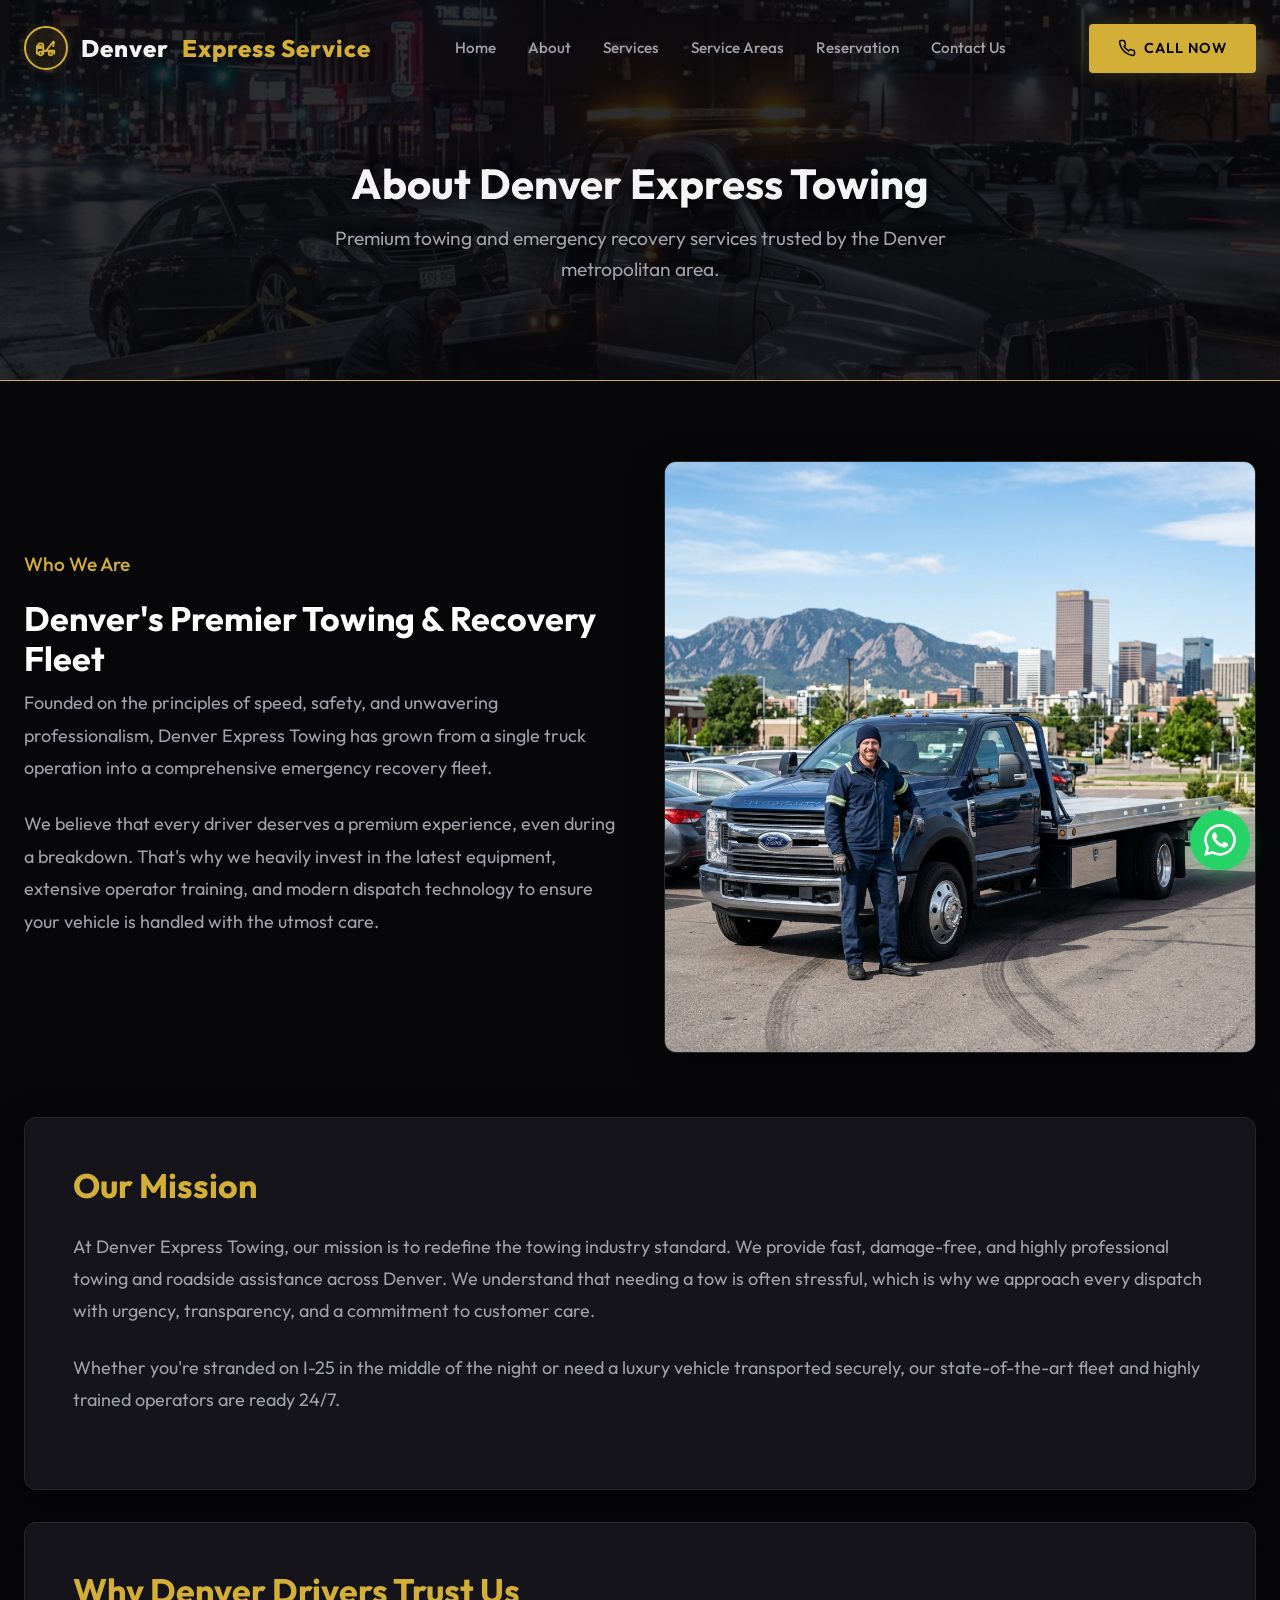
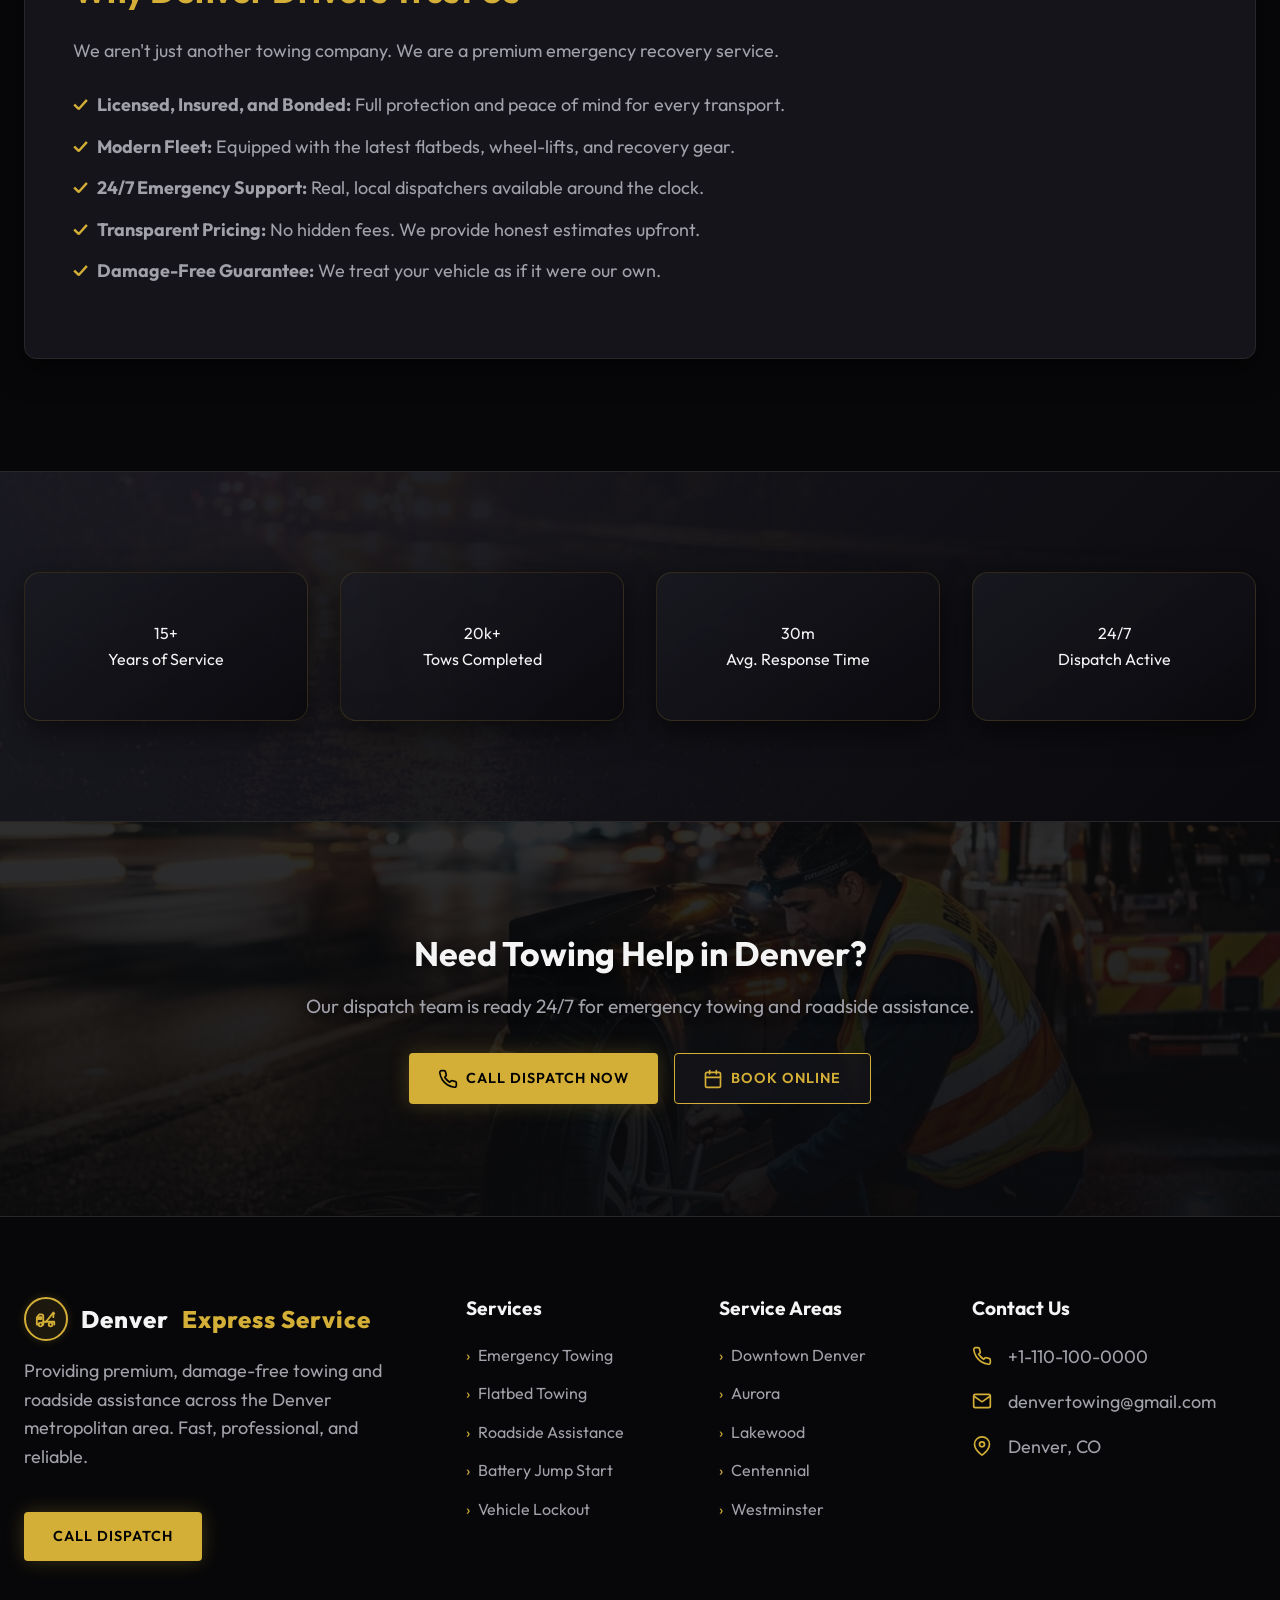
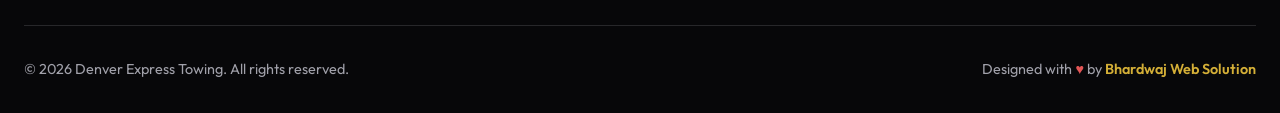
==== commit 59357c0a: "Done" ====
--- a/about.html
+++ b/about.html
@@ -16,7 +16,7 @@
   <meta property="og:type" content="website">
   <meta name="twitter:card" content="summary_large_image">
 </head>
-<body>
+<body class="inner-page inner-page">
 
   <!-- Header -->
   <header class="header" id="header">
--- a/styles.css
+++ b/styles.css
@@ -33,12 +33,19 @@
 ul { list-style: none; }
 img, svg { max-width: 100%; display: block; }
 button { font-family: inherit; cursor: pointer; border: none; background: none; outline: none; }
-.container { max-width: var(--max-width); margin: 0 auto; padding: 0 2rem; }
-.section-padding { padding: 6rem 0; }
+.container { max-width: var(--max-width); margin: 0 auto; padding: 0 clamp(16px, 2.5vw, 24px); width: 100%; }
+.section-padding, .section { padding: clamp(45px, 8vw, 100px) 0; }
 
 /* Typography */
-h1, h2, h3, h4, h5, h6 { line-height: 1.2; font-weight: 700; }
-.section-title { font-size: 2.5rem; margin-bottom: 1rem; text-align: center; }
+
+/* Global Fluid Typography */
+h1 { font-size: clamp(30px, 5vw, 64px); }
+h2 { font-size: clamp(26px, 4vw, 48px); }
+h3 { font-size: clamp(20px, 3vw, 30px); }
+p, li { font-size: clamp(15px, 2vw, 18px); line-height: 1.6; }
+h1, h2, h3, h4, h5, h6 { line-height: 1.15; font-weight: 700; }
+
+.section-title { font-size: clamp(24px, 6vw, 34px); line-height: 1.18; margin-bottom: 1rem; text-align: center; margin-left: auto; margin-right: auto; }
 .section-title span { color: var(--clr-gold); }
 .section-subtitle { text-align: center; color: var(--clr-text-muted); max-width: 600px; margin: 0 auto 3rem; font-size: 1.1rem; }
 
@@ -100,7 +107,7 @@
 .hero-content {
   position: relative; z-index: 2; width: 100%; display: grid; grid-template-columns: 1.2fr 0.8fr; gap: 4rem; align-items: center;
 }
-.hero-text h1 { font-size: 3.5rem; margin-bottom: 1.5rem; letter-spacing: -1px; text-shadow: 0 5px 15px rgba(0,0,0,0.8); }
+.hero-text h1 { font-size: clamp(32px, 6vw, 64px); margin-bottom: 1.5rem; letter-spacing: -1px; text-shadow: 0 5px 15px rgba(0,0,0,0.8); }
 .hero-text h1 span { color: var(--clr-gold); display: block; }
 .hero-text p { font-size: 1.2rem; color: var(--clr-text-muted); margin-bottom: 2.5rem; max-width: 600px; text-shadow: 0 2px 10px rgba(0,0,0,0.8); }
 .hero-buttons { display: flex; gap: 1rem; margin-bottom: 3rem; }
@@ -288,7 +295,7 @@
 .cta-banner { position: relative; padding: 7rem 0; background-image: url('assets/images/cta-bg.png'); background-size: cover; background-position: center; text-align: center; }
 .cta-banner::before { content: ''; position: absolute; inset: 0; background: linear-gradient(rgba(10, 10, 12, 0.85), rgba(10, 10, 12, 0.95)); }
 .cta-banner .container { position: relative; z-index: 2; }
-.cta-banner h2 { font-size: 3.5rem; margin-bottom: 1rem; text-shadow: 0 5px 15px rgba(0,0,0,0.8); }
+.cta-banner h2 { font-size: clamp(32px, 5vw, 56px); margin-bottom: 1rem; text-shadow: 0 5px 15px rgba(0,0,0,0.8); }
 .cta-banner p { font-size: 1.2rem; color: var(--clr-text-muted); margin-bottom: 2rem; text-shadow: 0 2px 10px rgba(0,0,0,0.8); }
 .cta-buttons { display: flex; justify-content: center; gap: 1rem; }
 
@@ -348,13 +355,13 @@
 }
 .inner-hero::before { content: ''; position: absolute; inset: 0; background: rgba(10, 10, 14, 0.85); }
 .inner-hero .container { position: relative; z-index: 2; }
-.inner-hero h1 { font-size: 3.5rem; margin-bottom: 1rem; text-shadow: 0 5px 15px rgba(0,0,0,0.8); }
+.inner-hero h1 { font-size: clamp(28px, 7vw, 42px); line-height: 1.12; margin-bottom: 1rem; text-shadow: 0 5px 15px rgba(0,0,0,0.8); }
 .inner-hero p { font-size: 1.2rem; color: var(--clr-text-muted); max-width: 700px; margin: 0 auto; text-shadow: 0 2px 10px rgba(0,0,0,0.8); }
 
 /* Inner Page Sections */
 .inner-section { padding: 5rem 0; }
 .about-intro-grid { display: grid; grid-template-columns: 1fr 1fr; gap: 3rem; align-items: center; margin-bottom: 4rem; }
-.about-intro-text h2 { font-size: 2.5rem; color: #fff; margin-bottom: 0.5rem; }
+.about-intro-text h2 { font-size: clamp(28px, 4vw, 40px); color: #fff; margin-bottom: 0.5rem; }
 .about-intro-text h3 { color: var(--clr-gold); font-size: 1.2rem; margin-bottom: 1.5rem; font-weight: 500; }
 .about-intro-text p { color: var(--clr-text-muted); line-height: 1.8; margin-bottom: 1.5rem; }
 .about-intro-image img { width: 100%; border-radius: 12px; box-shadow: 0 10px 30px rgba(0,0,0,0.5); border: 1px solid var(--clr-border); object-fit: cover; }
@@ -407,7 +414,7 @@
 /* Estimator Box */
 .estimator-box { margin-top: 3rem; background: linear-gradient(135deg, rgba(212,175,55,0.1), rgba(0,0,0,0.5)); border: 1px solid var(--clr-gold); border-radius: 12px; padding: 2rem; text-align: center; }
 .estimator-box h3 { color: var(--clr-gold); margin-bottom: 1rem; }
-.estimate-result { font-size: 2.5rem; font-weight: 800; color: #fff; margin: 1rem 0; }
+.estimate-result { font-size: clamp(28px, 4vw, 40px); font-weight: 800; color: #fff; margin: 1rem 0; }
 
 /* Area Chips */
 .area-chip { background: rgba(20, 20, 26, 0.8); border: 1px solid rgba(212,175,55,0.3); padding: 0.8rem 1.5rem; border-radius: 50px; font-weight: 500; color: var(--clr-gold); }
@@ -415,57 +422,111 @@
 /* Responsive */
 body.menu-open { overflow: hidden; }
 
+
+
+/* ==========================================================================
+   GLOBAL RESPONSIVE SYSTEM
+   ========================================================================== */
+
+/* ----------------------------------------
+   LAPTOP / DESKTOP (Max 1200px)
+   ---------------------------------------- */
+@media (max-width: 1200px) {
+  .hero-content { gap: 2rem; }
+  .trust-badges { gap: 2rem; padding-right: 2rem; }
+}
+
+/* ----------------------------------------
+   TABLET (Max 1024px)
+   ---------------------------------------- */
 @media (max-width: 1024px) {
   .hero-content { grid-template-columns: 1fr; text-align: center; }
-  .hero-text p { margin: 0 auto 2.5rem; }
+  .hero-text p { margin: 0 auto 2rem; }
   .hero-buttons { justify-content: center; }
   .hero-badges { justify-content: center; }
   .hero-visual { max-width: 600px; margin: 0 auto; }
+  
+  /* Convert multi-column to 2 columns where suitable */
+  .steps-grid { grid-template-columns: repeat(2, 1fr); gap: 3rem; }
+  .steps-grid::before { display: none; } /* hide connecting line on smaller screens */
+  .stats-grid { grid-template-columns: repeat(2, 1fr); }
+  .services-grid { grid-template-columns: repeat(2, 1fr); }
+  .contact-cards-grid { grid-template-columns: repeat(2, 1fr); }
   .dashboard-grid, .areas-container { grid-template-columns: 1fr; }
-  .steps-grid { grid-template-columns: repeat(2, 1fr); gap: 3rem; }
-  .steps-grid::before { display: none; }
-  .stats-grid { grid-template-columns: repeat(2, 1fr); }
-}
-
+}
+
+/* ----------------------------------------
+   MOBILE (Max 768px)
+   ---------------------------------------- */
 @media (max-width: 768px) {
-  /* Navigation */
-  .header .btn { display: none; }
+  /* Prevent horizontal scroll globally */
+  html, body { overflow-x: hidden; width: 100%; }
+
+  /* Navigation & Header */
+  .header .btn { display: none; } /* Hide main CTA in header */
   .mobile-menu-btn { display: block; z-index: 1001; position: relative; }
-  .nav-links { position: fixed; top: 0; left: 0; width: 100%; height: 100vh; background: rgba(10, 10, 14, 0.98); backdrop-filter: blur(10px); flex-direction: column; align-items: center; justify-content: center; display: none; z-index: 1000; }
+  .nav-links { 
+    position: fixed; top: 0; left: 0; width: 100%; height: 100vh; 
+    background: rgba(10, 10, 14, 0.98); backdrop-filter: blur(10px); 
+    flex-direction: column; align-items: center; justify-content: center; 
+    display: none; z-index: 1000; 
+  }
   .nav-links.active { display: flex; }
   .nav-links a { font-size: 1.5rem; margin: 1rem 0; }
-  
-  /* Layout & Stacking */
-  body { padding-bottom: 80px; } /* Ensure sticky button doesn't hide footer content */
-  .hero-text h1 { font-size: 2.5rem; }
-  .inner-hero h1 { font-size: 2.5rem; }
-  .form-grid, .form-row, .reviews-grid, .footer-grid, .services-grid, .contact-cards-grid { grid-template-columns: 1fr; }
-  .footer-grid { gap: 2rem; }
-  .footer-bottom { flex-direction: column; text-align: center; gap: 0.5rem; }
-  .cta-buttons { flex-direction: column; width: 100%; gap: 1rem; }
-  .cta-buttons .btn { width: 100%; justify-content: center; padding: 1.2rem; }
-  .about-intro-grid { grid-template-columns: 1fr; text-align: center; gap: 2rem; }
-  .location-cards-grid { grid-template-columns: repeat(2, 1fr); }
-  .premium-form-container { padding: 2rem 1.5rem; }
-  .area-details-grid { grid-template-columns: 1fr; gap: 2rem; padding: 2rem; }
-  .map-illustration { margin-bottom: 1rem; }
-  
-  /* Prevent Overflows */
-  img, iframe { max-width: 100%; }
-  
+
   /* Sticky UI Adjustments */
+  body { padding-bottom: 90px; } 
   .whatsapp-float { bottom: 15px; right: 15px; width: 50px; height: 50px; }
   .whatsapp-float svg { width: 25px; height: 25px; }
-}
-
+
+  /* Universal Center Alignment for Mobile */
+  .section-title, .section-subtitle, .about-text, .inner-hero { text-align: center; margin-left: auto; margin-right: auto; }
+  
+  /* Layout & Stacking - Force 1 Column */
+  .form-grid, .form-row, .reviews-grid, .footer-grid, 
+  .services-grid, .contact-cards-grid, .steps-grid, .stats-grid,
+  .location-cards-grid, .area-details-grid, .about-intro-grid { 
+    grid-template-columns: 1fr; gap: 2rem; 
+  }
+  
+  /* Footer */
+  .footer-grid { gap: 2.5rem; text-align: center; }
+  .footer-col { display: flex; flex-direction: column; align-items: center; justify-content: center; }
+  .footer-bottom { flex-direction: column; text-align: center; gap: 1rem; }
+  
+  /* Cards */
+  .service-card, .location-card, .contact-card, .step-card { 
+    padding: 1.5rem; display: flex; flex-direction: column; align-items: center; text-align: center;
+  }
+  .service-card svg, .contact-card svg, .feature-icon, .step-number { margin-left: auto; margin-right: auto; }
+
+  /* Buttons */
+  .cta-buttons, .hero-buttons { flex-direction: column; width: 100%; gap: 1rem; align-items: center; }
+  .cta-buttons .btn, .hero-buttons .btn { width: 100%; justify-content: center; min-height: 48px; }
+
+  /* Form Overrides */
+  .premium-form-container { padding: 2rem 1.5rem; text-align: center; }
+  .form-group { text-align: left; /* Keep labels readable */ }
+  .booking-card { padding: 1.5rem; margin: 0 auto; width: 100%; max-width: 100%; }
+  
+  /* Prevent Overflows */
+  img, iframe { max-width: 100%; height: auto; border-radius: 8px; }
+  * { word-break: break-word; }
+}
+
+/* ----------------------------------------
+   SMALL MOBILE (Max 480px)
+   ---------------------------------------- */
 @media (max-width: 480px) {
-  .steps-grid, .stats-grid { grid-template-columns: 1fr; }
-  .hero-text h1 { font-size: 2rem; }
-  .inner-hero h1 { font-size: 2rem; }
-  .location-cards-grid { grid-template-columns: 1fr; }
-  .area-details-grid { padding: 1.5rem; }
-}
-
+  .logo { font-size: 1.1rem; gap: 0.5rem; white-space: nowrap; }
+  .logo-icon-wrapper { width: 32px; height: 32px; min-width: 32px; }
+  .logo-icon-wrapper svg { width: 18px; height: 18px; }
+  
+  .btn { padding: 0.8rem; font-size: 0.9rem; }
+  
+  .trust-strip { padding: 1rem 0; }
+  .area-details-grid { padding: 1rem; }
+}
 
 /* Form Status Messages */
 .form-status-message {
@@ -489,20 +550,213 @@
   border-left-color: #ff4d4d;
   box-shadow: 0 4px 15px rgba(255, 77, 77, 0.1);
 }
-.form-status-message svg {
-  flex-shrink: 0;
-  width: 24px;
-  height: 24px;
-}
-.form-status-message.success svg {
-  color: var(--clr-gold);
-}
-.form-status-message.error svg {
-  color: #ff4d4d;
-}
-@keyframes slideUpFade {
-  to {
-    opacity: 1;
-    transform: translateY(0);
-  }
-}
+.form-status-message svg { flex-shrink: 0; width: 24px; height: 24px; }
+.form-status-message.success svg { color: var(--clr-gold); }
+.form-status-message.error svg { color: #ff4d4d; }
+@keyframes slideUpFade { to { opacity: 1; transform: translateY(0); } }
+
+
+/* ==========================================================================
+   STRICT INNER PAGE MOBILE FIXES (Applies globally to forms, images, layout)
+   ========================================================================== */
+
+/* Inner Page Typography Fallbacks */
+.about-intro-text h2, .cta-banner h2, .service-card h3 { 
+  font-size: clamp(24px, 6vw, 34px) !important; 
+  line-height: 1.18 !important; 
+}
+
+/* Image Center Alignment & Constraints */
+img {
+  max-width: 100%;
+  height: auto;
+  display: block;
+}
+
+@media (max-width: 767px) {
+  /* Strictly Center Forms */
+  form,
+  .form-wrapper,
+  .contact-form,
+  .reservation-form,
+  .booking-form,
+  .quote-form,
+  .premium-form-container {
+    width: 100% !important;
+    max-width: 520px !important;
+    margin-left: auto !important;
+    margin-right: auto !important;
+    text-align: center !important;
+  }
+  
+  .form-group {
+    text-align: center !important;
+  }
+  
+  /* Full-width inputs */
+  input,
+  select,
+  textarea {
+    width: 100% !important;
+    max-width: 100% !important;
+    text-align: center !important;
+  }
+  
+  label {
+    text-align: center !important;
+    display: block !important;
+    width: 100% !important;
+  }
+
+  /* Center Images */
+  .image-wrapper,
+  .section-image,
+  .hero-image,
+  .service-image,
+  .about-intro-grid img,
+  .map-illustration img {
+    margin-left: auto !important;
+    margin-right: auto !important;
+    text-align: center !important;
+  }
+
+  .image-wrapper img,
+  .section-image img,
+  .hero-image img,
+  .service-image img,
+  .about-intro-grid img,
+  .map-illustration img {
+    margin-left: auto !important;
+    margin-right: auto !important;
+    width: 100% !important;
+    max-width: 420px !important;
+  }
+
+  /* Grid/Column Fallbacks to 1-Column */
+  .grid,
+  .row,
+  .columns,
+  .service-grid,
+  .area-grid,
+  .contact-grid,
+  .reservation-grid,
+  .form-row,
+  .footer-bottom {
+    display: flex !important;
+    flex-direction: column !important;
+    grid-template-columns: 1fr !important;
+    width: 100% !important;
+  }
+  
+  /* Universal Center Alignment */
+  .inner-hero,
+  .about-text,
+  .service-card,
+  .contact-card,
+  .location-card,
+  .step-card,
+  .footer-col,
+  .cta-banner {
+    text-align: center !important;
+    display: flex !important;
+    flex-direction: column !important;
+    align-items: center !important;
+    justify-content: center !important;
+  }
+  
+  /* Container Padding Fallback */
+  .container {
+    padding-left: 16px !important;
+    padding-right: 16px !important;
+  }
+}
+
+/* ==========================================================================
+   FINAL INNER PAGE FIXES (H2, Maps, Images)
+   ========================================================================== */
+
+/* 1. Reduce H2 Size on Inner Pages */
+.inner-page h2,
+.service-area-page h2,
+.services-page h2,
+.reservation-page h2,
+.contact-page h2 {
+  font-size: clamp(24px, 4.5vw, 34px);
+  line-height: 1.18;
+}
+
+@media (max-width: 767px) {
+  .inner-page h2,
+  .service-area-page h2,
+  .services-page h2,
+  .reservation-page h2,
+  .contact-page h2 {
+    font-size: clamp(22px, 6vw, 28px) !important;
+    line-height: 1.2 !important;
+    text-align: center !important;
+  }
+}
+
+/* 2. Service Area Page Image Center Alignment */
+@media (max-width: 1024px) {
+  .service-area-page .image-wrapper,
+  .service-area-page .section-image,
+  .service-area-page .area-image,
+  .service-area-page .map-image,
+  .service-area-page img {
+    margin-left: auto !important;
+    margin-right: auto !important;
+    text-align: center !important;
+  }
+
+  .service-area-page .image-wrapper img,
+  .service-area-page .section-image img,
+  .service-area-page .area-image img,
+  .service-area-page .map-image img,
+  .service-area-page img {
+    display: block !important;
+    width: 100% !important;
+    max-width: 520px !important;
+    height: auto !important;
+    margin-left: auto !important;
+    margin-right: auto !important;
+    object-fit: cover !important;
+  }
+
+  .service-area-page .image-column,
+  .service-area-page .visual-column,
+  .service-area-page .area-details-grid > div:last-child {
+    display: flex !important;
+    justify-content: center !important;
+    align-items: center !important;
+    width: 100% !important;
+  }
+}
+
+/* 3. Contact Page Mobile Map Height Fix */
+.contact-page .map-wrapper,
+.contact-page .contact-map,
+.contact-page iframe {
+  width: 100%;
+  min-height: 360px;
+  border-radius: 18px;
+  overflow: hidden;
+}
+
+@media (max-width: 767px) {
+  .contact-page .map-wrapper,
+  .contact-page .contact-map,
+  .contact-page iframe {
+    min-height: 320px !important;
+    height: 320px !important;
+  }
+}
+
+@media (max-width: 480px) {
+  .contact-page .map-wrapper,
+  .contact-page .contact-map,
+  .contact-page iframe {
+    min-height: 300px !important;
+    height: 300px !important;
+  }
+}
